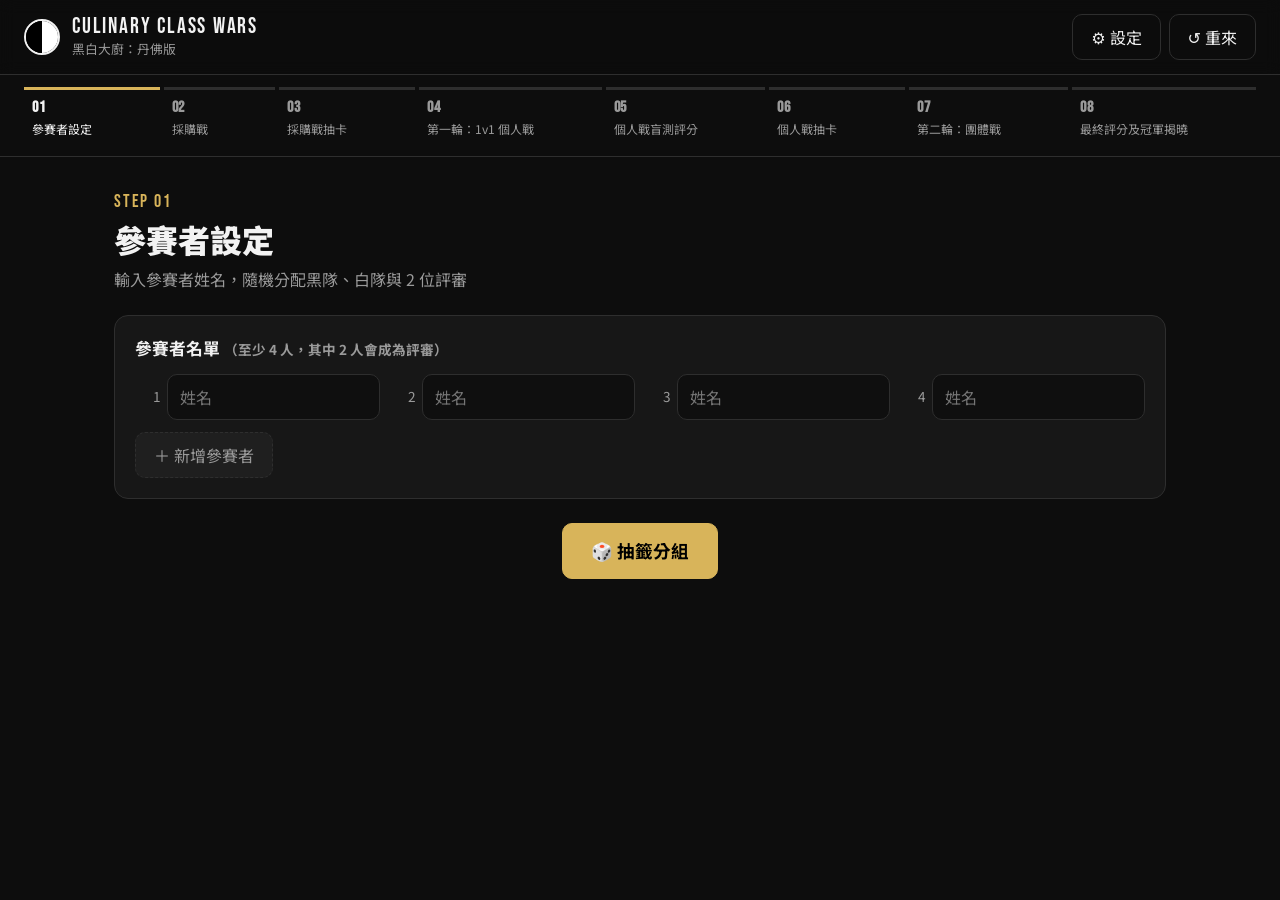
==== index.html @ 2009b9fe "update files" ====
<!doctype html>
<html lang="zh-Hant">
<head>
  <meta charset="utf-8">
  <meta name="viewport" content="width=device-width, initial-scale=1">
  <title>Culinary Class Wars: Denver Edition</title>
  <link rel="preconnect" href="https://fonts.googleapis.com">
  <link rel="preconnect" href="https://fonts.gstatic.com" crossorigin>
  <link href="https://fonts.googleapis.com/css2?family=Noto+Sans+TC:wght@400;500;700;900&family=Bebas+Neue&display=swap" rel="stylesheet">
  <link rel="stylesheet" href="style.css">
</head>
<body>
  <header class="topbar">
    <div class="brand">
      <span class="brand-mark"><i class="b"></i><i class="w"></i></span>
      <div>
        <div class="brand-en">CULINARY CLASS WARS</div>
        <div class="brand-zh">黑白大廚：丹佛版</div>
      </div>
    </div>
    <div class="top-actions">
      <button class="ghost" id="btn-settings" title="設定">⚙ 設定</button>
      <button class="ghost" id="btn-reset" title="重新開始">↺ 重來</button>
    </div>
  </header>

  <nav class="stepper" id="stepper"></nav>

  <main id="app"></main>

  <dialog id="settings">
    <form method="dialog" class="settings-form" id="settings-form"></form>
  </dialog>

  <script src="app.js"></script>
</body>
</html>
---- style.css ----
:root {
  --bg: #0d0d0d;
  --panel: #171717;
  --panel-2: #1f1f1f;
  --line: #2e2e2e;
  --text: #f2f2f2;
  --muted: #9a9a9a;
  --black-team: #0a0a0a;
  --white-team: #f5f5f5;
  --gold: #d8b45a;
  --red: #e0533d;
  --green: #4fb37a;
  --radius: 14px;
}

* { box-sizing: border-box; }
html, body { margin: 0; }
body {
  background: var(--bg);
  color: var(--text);
  font-family: "Noto Sans TC", system-ui, -apple-system, sans-serif;
  min-height: 100vh;
  line-height: 1.5;
}

button, input, textarea { font: inherit; color: inherit; }

button {
  cursor: pointer;
  border: 1px solid var(--line);
  background: var(--panel-2);
  border-radius: 10px;
  padding: 10px 18px;
  transition: background .15s, border-color .15s, transform .1s;
}
button:hover:not(:disabled) { border-color: #555; background: #2a2a2a; }
button:active:not(:disabled) { transform: scale(.98); }
button:disabled { opacity: .4; cursor: not-allowed; }
button.primary { background: var(--text); color: #000; border-color: var(--text); font-weight: 700; }
button.primary:hover:not(:disabled) { background: #fff; }
button.gold { background: var(--gold); color: #000; border-color: var(--gold); font-weight: 700; }
button.ghost { background: transparent; }
button.danger { color: var(--red); }
button.big { padding: 14px 28px; font-size: 1.1rem; }

input[type=text], input[type=number], textarea {
  background: #0f0f0f;
  border: 1px solid var(--line);
  border-radius: 10px;
  padding: 10px 12px;
  width: 100%;
  outline: none;
}
input:focus, textarea:focus { border-color: var(--gold); }

/* ---------- Top bar ---------- */
.topbar {
  display: flex; align-items: center; justify-content: space-between;
  padding: 14px 24px;
  border-bottom: 1px solid var(--line);
  position: sticky; top: 0; z-index: 10;
  background: rgba(13,13,13,.92);
  backdrop-filter: blur(8px);
}
.brand { display: flex; align-items: center; gap: 12px; }
.brand-mark { display: flex; width: 36px; height: 36px; border-radius: 50%; overflow: hidden; border: 2px solid var(--text); }
.brand-mark i { flex: 1; }
.brand-mark .b { background: #000; }
.brand-mark .w { background: #fff; }
.brand-en { font-family: "Bebas Neue", sans-serif; font-size: 1.4rem; letter-spacing: .08em; line-height: 1; }
.brand-zh { font-size: .8rem; color: var(--muted); }
.top-actions { display: flex; gap: 8px; }

/* ---------- Stepper ---------- */
.stepper {
  display: flex; gap: 4px; overflow-x: auto;
  padding: 12px 24px; border-bottom: 1px solid var(--line);
  scrollbar-width: none;
}
.stepper .s {
  flex: 1 0 auto; min-width: 92px;
  font-size: .75rem; color: var(--muted);
  padding: 6px 8px; border-top: 3px solid var(--line);
  white-space: nowrap;
}
.stepper .s b { display: block; font-family: "Bebas Neue", sans-serif; font-size: 1rem; letter-spacing: .05em; }
.stepper .s.done { border-color: #666; color: #bbb; }
.stepper .s.active { border-color: var(--gold); color: var(--text); }

/* ---------- Layout ---------- */
main { max-width: 1100px; margin: 0 auto; padding: 32px 24px 80px; }
.page-head { margin-bottom: 24px; }
.page-head .num { font-family: "Bebas Neue", sans-serif; color: var(--gold); letter-spacing: .1em; font-size: 1.1rem; }
.page-head h1 { margin: 0; font-size: 2rem; font-weight: 900; }
.page-head p { margin: 4px 0 0; color: var(--muted); }

.card {
  background: var(--panel);
  border: 1px solid var(--line);
  border-radius: var(--radius);
  padding: 20px;
  margin-bottom: 16px;
}
.card h3 { margin: 0 0 12px; font-size: 1.05rem; }
.grid-2 { display: grid; grid-template-columns: 1fr 1fr; gap: 16px; }
.grid-3 { display: grid; grid-template-columns: repeat(3, 1fr); gap: 16px; }
@media (max-width: 720px) {
  .grid-2, .grid-3 { grid-template-columns: 1fr; }
  main { padding: 20px 16px 80px; }
  .topbar, .stepper { padding-left: 16px; padding-right: 16px; }
  .page-head h1 { font-size: 1.5rem; }
}

.actions { display: flex; gap: 10px; justify-content: flex-end; flex-wrap: wrap; margin-top: 24px; }
.actions.center { justify-content: center; }
.muted { color: var(--muted); }
.small { font-size: .85rem; }
.hint { color: var(--muted); font-size: .85rem; margin-top: 8px; }
.error { color: var(--red); font-size: .9rem; margin-top: 8px; }

/* ---------- Players ---------- */
.player-list { display: grid; grid-template-columns: repeat(auto-fill, minmax(220px, 1fr)); gap: 10px; }
.player-row { display: flex; gap: 6px; align-items: center; }
.player-row .idx { width: 26px; color: var(--muted); font-size: .85rem; text-align: right; flex: none; }
.player-row button { padding: 8px 12px; flex: none; }
.add-btn { border-style: dashed; color: var(--muted); }

/* ---------- Teams ---------- */
.team {
  border-radius: var(--radius); padding: 20px; position: relative; overflow: hidden;
  border: 1px solid var(--line);
}
.team.black { background: var(--black-team); color: #fff; border-color: #333; }
.team.white { background: var(--white-team); color: #111; border-color: #fff; }
.team.judges { background: var(--panel); border-color: var(--gold); }
.team .label { font-family: "Bebas Neue", sans-serif; font-size: 1.6rem; letter-spacing: .08em; line-height: 1; }
.team .label small { font-family: "Noto Sans TC"; font-size: .9rem; margin-left: 6px; opacity: .7; }
.team ul { list-style: none; padding: 0; margin: 14px 0 0; }
.team li { padding: 8px 0; border-top: 1px solid rgba(128,128,128,.25); font-weight: 500; font-size: 1.1rem; }
.team.judges .label { color: var(--gold); }
.reveal { animation: pop .5s ease both; }
@keyframes pop { from { opacity: 0; transform: translateY(12px) scale(.96); } to { opacity: 1; transform: none; } }

.pill { display: inline-block; padding: 2px 10px; border-radius: 99px; font-size: .8rem; font-weight: 700; }
.pill.black { background: #000; color: #fff; border: 1px solid #555; }
.pill.white { background: #fff; color: #000; }
.pill.gold { background: var(--gold); color: #000; }
.pill.gray { background: #333; color: #ccc; }

/* ---------- Matchups ---------- */
.match { display: grid; grid-template-columns: 1fr auto 1fr; align-items: center; gap: 12px; padding: 12px 0; border-top: 1px solid var(--line); }
.match:first-of-type { border-top: none; }
.match .vs { font-family: "Bebas Neue", sans-serif; color: var(--gold); font-size: 1.3rem; }
.match .side { display: flex; align-items: center; gap: 8px; }
.match .side.right { justify-content: flex-end; }
.ingredient-row { display: grid; grid-template-columns: 90px 1fr; gap: 10px; align-items: center; margin-bottom: 10px; }
.ingredient-row label { color: var(--muted); font-size: .9rem; }

.spend-input { display: flex; align-items: center; gap: 8px; margin-top: 12px; }
.spend-input span { font-size: 1.4rem; font-weight: 700; }
.spend-input input { font-size: 1.4rem; font-weight: 700; }
.team.white input { background: #fff; color: #000; border-color: #ccc; }

.result-banner {
  text-align: center; padding: 28px 20px; border-radius: var(--radius);
  border: 1px solid var(--gold); background: linear-gradient(180deg, rgba(216,180,90,.12), transparent);
  margin-top: 16px;
}
.result-banner .big { font-size: 2rem; font-weight: 900; }

/* ---------- Draw cards ---------- */
.deck { display: grid; grid-template-columns: repeat(4, 1fr); gap: 16px; perspective: 1000px; margin-top: 12px; }
@media (max-width: 720px) { .deck { grid-template-columns: repeat(2, 1fr); } }
.pcard { min-height: 300px; position: relative; cursor: pointer; border: none; padding: 0; background: none; }
.pcard:hover:not(:disabled) { background: none; }
.pcard .inner { position: absolute; inset: 0; transition: transform .6s; transform-style: preserve-3d; }
.pcard.flipped .inner { transform: rotateY(180deg); }
.pcard .face {
  position: absolute; inset: 0; backface-visibility: hidden; border-radius: 14px;
  display: flex; flex-direction: column; align-items: center; justify-content: center; padding: 16px; text-align: center;
}
.pcard .back {
  background:
    repeating-linear-gradient(45deg, #1a1a1a 0 10px, #111 10px 20px);
  border: 2px solid var(--gold);
  color: var(--gold); font-family: "Bebas Neue", sans-serif; font-size: 2.4rem; letter-spacing: .1em;
}
.pcard:not(.flipped):not(:disabled):hover .back { box-shadow: 0 0 0 3px rgba(216,180,90,.35); }
.pcard .front { background: #fff; color: #111; transform: rotateY(180deg); border: 2px solid var(--gold); }
.pcard .front .ic { font-size: 2.4rem; margin-bottom: 6px; }
.pcard .front .t { font-weight: 900; font-size: 1.15rem; margin-bottom: 8px; }
.pcard .front .d { font-size: .85rem; color: #333; }
.pcard .front .n { font-size: .72rem; color: #888; margin-top: 8px; }
.held-card { display: flex; gap: 12px; align-items: flex-start; padding: 10px 0; border-top: 1px solid var(--line); }
.held-card:first-of-type { border-top: none; }
.held-card .ic { font-size: 1.6rem; width: 44px; height: 44px; flex: none; display: flex; align-items: center; justify-content: center; background: var(--panel-2); border-radius: 10px; }
.crit-hint { font-size: .78rem; color: var(--muted); margin: -4px 0 8px; padding-left: 2px; }
.timer-setup { display: flex; align-items: center; justify-content: center; gap: 10px; margin-top: 20px; font-size: 1.1rem; }
.timer-setup input { width: 110px; text-align: center; font-size: 1.6rem; font-weight: 700; }
.pcard.mine .front { box-shadow: 0 0 0 4px var(--gold), 0 10px 30px rgba(216,180,90,.35); }
.pcard.other.flipped { opacity: .35; }
.pcard:disabled { cursor: default; }

.held { display: flex; flex-wrap: wrap; gap: 8px; margin-top: 8px; }
.held .chip { background: var(--panel-2); border: 1px solid var(--gold); border-radius: 8px; padding: 4px 10px; font-size: .85rem; }

/* ---------- Timer ---------- */
.timer-wrap { text-align: center; padding: 30px 10px; }
.timer {
  font-family: "Bebas Neue", sans-serif; font-size: clamp(6rem, 22vw, 16rem); line-height: 1; letter-spacing: .04em;
  font-variant-numeric: tabular-nums;
}
.timer.warn { color: var(--gold); }
.timer.danger { color: var(--red); animation: blink 1s steps(2) infinite; }
.timer.over { color: var(--red); }
@keyframes blink { 50% { opacity: .55; } }
.progress { height: 6px; background: var(--line); border-radius: 99px; overflow: hidden; margin: 16px auto 0; max-width: 700px; }
.progress > div { height: 100%; background: var(--gold); transition: width 1s linear; }
.timer-controls { display: flex; gap: 10px; justify-content: center; flex-wrap: wrap; margin-top: 24px; }
.timer-wrap.fs { position: fixed; inset: 0; z-index: 50; background: #000; display: flex; flex-direction: column; justify-content: center; }

/* ---------- Scoring ---------- */
.tabs { display: flex; gap: 8px; margin-bottom: 16px; flex-wrap: wrap; }
.tabs button.on { background: var(--gold); color: #000; border-color: var(--gold); font-weight: 700; }
.dish { background: var(--panel-2); border: 1px solid var(--line); border-radius: 12px; padding: 16px; }
.dish h4 { margin: 0 0 4px; font-size: 1.1rem; }
.dish .sub { color: var(--muted); font-size: .85rem; margin-bottom: 10px; }
.crit { display: grid; grid-template-columns: 110px 1fr 44px; gap: 10px; align-items: center; margin: 8px 0; }
.crit label { font-size: .9rem; }
.crit label small { color: var(--muted); }
.crit output { text-align: right; font-weight: 700; font-variant-numeric: tabular-nums; }
.dish .total { text-align: right; margin-top: 8px; font-size: .9rem; color: var(--muted); }
.dish .total b { color: var(--text); font-size: 1.3rem; }
input[type=range] { width: 100%; accent-color: var(--gold); }
.locked { text-align: center; padding: 40px 20px; color: var(--muted); }
.locked .icon { font-size: 2.4rem; }

table.results { width: 100%; border-collapse: collapse; font-variant-numeric: tabular-nums; }
table.results th, table.results td { padding: 10px 8px; border-bottom: 1px solid var(--line); text-align: center; }
table.results th { color: var(--muted); font-weight: 500; font-size: .85rem; }
table.results td.win { color: var(--gold); font-weight: 900; }

.scoreline { display: flex; align-items: center; justify-content: center; gap: 24px; margin: 10px 0; }
.scoreline .n { font-family: "Bebas Neue", sans-serif; font-size: 5rem; line-height: 1; }
.scoreline .dash { font-size: 3rem; color: var(--muted); }

/* ---------- Champion ---------- */
.champion { text-align: center; padding: 50px 20px; border-radius: var(--radius); position: relative; overflow: hidden; }
.champion.black { background: radial-gradient(circle at 50% 20%, #333, #000 70%); color: #fff; border: 2px solid var(--gold); }
.champion.white { background: radial-gradient(circle at 50% 20%, #fff, #ddd 70%); color: #000; border: 2px solid var(--gold); }
.champion.tie { background: linear-gradient(90deg, #000 50%, #fff 50%); border: 2px solid var(--gold); }
.champion .trophy { font-size: 4rem; }
.champion .title { font-family: "Bebas Neue", sans-serif; font-size: clamp(3rem, 10vw, 6rem); letter-spacing: .06em; line-height: 1; }
.champion .members { margin-top: 12px; font-size: 1.2rem; font-weight: 500; }
.champion.tie .title { color: var(--gold); text-shadow: 0 2px 10px rgba(0,0,0,.6); }
.confetti { position: fixed; top: -20px; width: 10px; height: 14px; z-index: 100; pointer-events: none; animation: fall linear forwards; }
@keyframes fall { to { transform: translateY(110vh) rotate(720deg); } }

.curtain { text-align: center; padding: 60px 20px; }
.curtain .q { font-family: "Bebas Neue", sans-serif; font-size: 6rem; color: var(--gold); line-height: 1; }

/* ---------- Settings dialog ---------- */
dialog {
  background: var(--panel); color: var(--text); border: 1px solid var(--line); border-radius: var(--radius);
  max-width: 640px; width: calc(100% - 32px); padding: 0;
}
dialog::backdrop { background: rgba(0,0,0,.7); }
.settings-form { padding: 24px; max-height: 85vh; overflow-y: auto; }
.settings-form h2 { margin: 0 0 16px; }
.settings-form h3 { margin: 20px 0 8px; font-size: 1rem; color: var(--gold); }
.set-row { display: grid; grid-template-columns: 1fr 90px; gap: 8px; margin-bottom: 8px; }
.set-card { display: grid; grid-template-columns: 1fr; gap: 6px; margin-bottom: 12px; padding: 10px; border: 1px solid var(--line); border-radius: 10px; }
.set-card textarea { min-height: 54px; resize: vertical; }
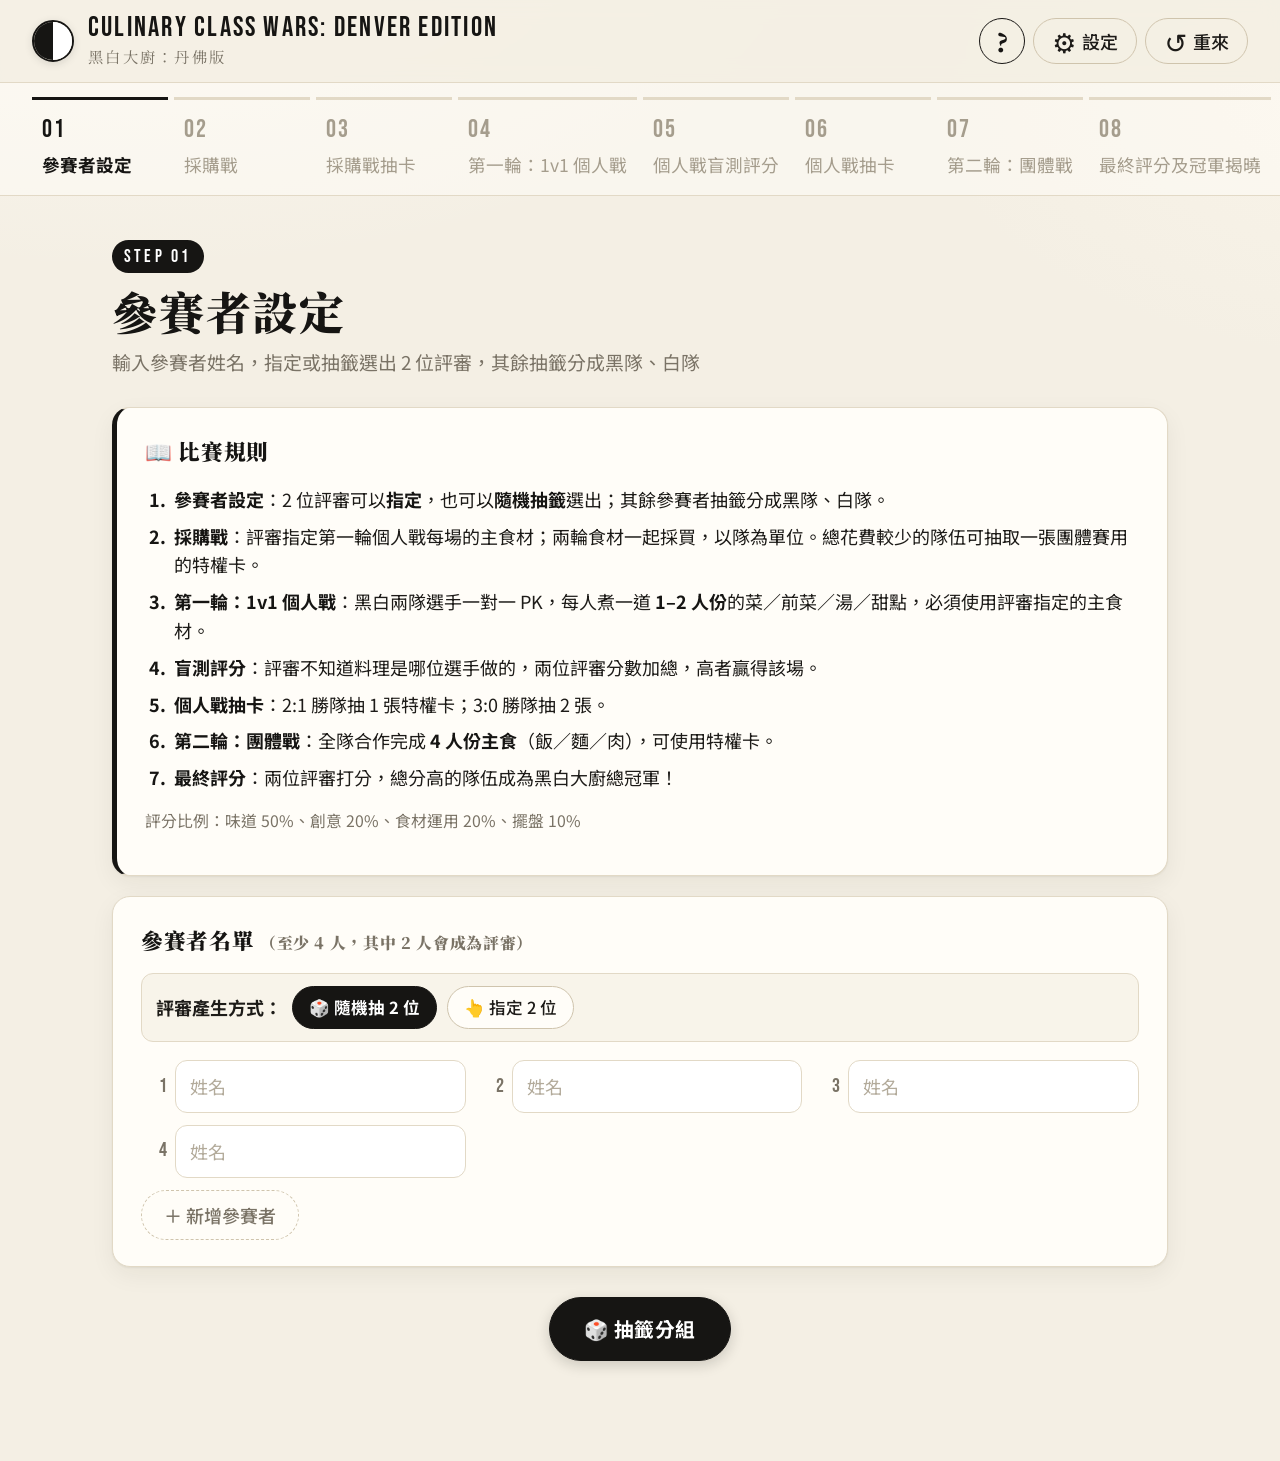
==== commit b394f822: "update theme color" ====
--- a/index.html
+++ b/index.html
@@ -6,21 +6,22 @@
   <title>Culinary Class Wars: Denver Edition</title>
   <link rel="preconnect" href="https://fonts.googleapis.com">
   <link rel="preconnect" href="https://fonts.gstatic.com" crossorigin>
-  <link href="https://fonts.googleapis.com/css2?family=Noto+Sans+TC:wght@400;500;700;900&family=Bebas+Neue&display=swap" rel="stylesheet">
-  <link rel="stylesheet" href="style.css">
+  <link href="https://fonts.googleapis.com/css2?family=Noto+Sans+TC:wght@400;500;700;900&family=Noto+Serif+TC:wght@700;900&family=Bebas+Neue&display=swap" rel="stylesheet">
+  <link rel="stylesheet" href="style.css?v=7">
 </head>
 <body>
   <header class="topbar">
     <div class="brand">
       <span class="brand-mark"><i class="b"></i><i class="w"></i></span>
       <div>
-        <div class="brand-en">CULINARY CLASS WARS</div>
+        <div class="brand-en">CULINARY CLASS WARS: DENVER EDITION</div>
         <div class="brand-zh">黑白大廚：丹佛版</div>
       </div>
     </div>
     <div class="top-actions">
-      <button class="ghost" id="btn-settings" title="設定">⚙ 設定</button>
-      <button class="ghost" id="btn-reset" title="重新開始">↺ 重來</button>
+      <button class="ghost help" id="btn-rules" title="規則說明">?</button>
+      <button class="ghost" id="btn-settings" title="設定"><span class="ico">⚙</span>設定</button>
+      <button class="ghost" id="btn-reset" title="重新開始"><span class="ico">↺</span>重來</button>
     </div>
   </header>
 
@@ -32,6 +33,13 @@
     <form method="dialog" class="settings-form" id="settings-form"></form>
   </dialog>
 
-  <script src="app.js"></script>
+  <dialog id="rules">
+    <div class="settings-form rules-dialog" id="rules-body"></div>
+  </dialog>
+
+  <script src="app.js?v=7"></script>
+  <script>
+    if ('serviceWorker' in navigator) navigator.serviceWorker.register('sw.js').catch(() => {});
+  </script>
 </body>
 </html>
--- a/style.css
+++ b/style.css
@@ -1,273 +1,405 @@
+/* =========================================================
+   Culinary Class Wars: Denver Edition — cream & ink theme
+   ========================================================= */
 :root {
-  --bg: #0d0d0d;
-  --panel: #171717;
-  --panel-2: #1f1f1f;
-  --line: #2e2e2e;
-  --text: #f2f2f2;
-  --muted: #9a9a9a;
-  --black-team: #0a0a0a;
-  --white-team: #f5f5f5;
-  --gold: #d8b45a;
-  --red: #e0533d;
-  --green: #4fb37a;
-  --radius: 14px;
+  --bg: #f4efe4;          /* cream page */
+  --bg-2: #ede6d6;        /* slightly deeper cream */
+  --panel: #fffdf8;       /* card paper */
+  --panel-2: #f8f4ea;     /* inner paper */
+  --line: #e2d9c6;
+  --line-strong: #cfc4ad;
+  --ink: #161513;         /* black */
+  --ink-2: #2b2925;
+  --text: #1d1b18;
+  --muted: #7a7366;
+  --white: #ffffff;
+  --warn: #b7791f;
+  --red: #c0392b;
+  --radius: 18px;
+  --radius-sm: 12px;
+  --shadow: 0 1px 2px rgba(40, 32, 16, .06), 0 8px 24px rgba(40, 32, 16, .06);
+  --shadow-lg: 0 2px 4px rgba(40, 32, 16, .08), 0 18px 40px rgba(40, 32, 16, .12);
+  --serif: "Noto Serif TC", "Songti TC", serif;
+  --sans: "Noto Sans TC", system-ui, -apple-system, sans-serif;
+  --display: "Bebas Neue", "Noto Sans TC", sans-serif;
 }
 
 * { box-sizing: border-box; }
+html { font-size: 112.5%; }            /* 18px base — larger text everywhere */
 html, body { margin: 0; }
 body {
-  background: var(--bg);
+  background:
+    radial-gradient(1200px 600px at 10% -10%, #fbf8f1 0%, transparent 60%),
+    radial-gradient(900px 500px at 110% 10%, #f9f4e9 0%, transparent 55%),
+    var(--bg);
+  background-attachment: fixed;
   color: var(--text);
-  font-family: "Noto Sans TC", system-ui, -apple-system, sans-serif;
+  font-family: var(--sans);
   min-height: 100vh;
-  line-height: 1.5;
+  line-height: 1.6;
+  -webkit-font-smoothing: antialiased;
 }
 
 button, input, textarea { font: inherit; color: inherit; }
 
+/* ---------- Buttons ---------- */
 button {
   cursor: pointer;
-  border: 1px solid var(--line);
-  background: var(--panel-2);
-  border-radius: 10px;
-  padding: 10px 18px;
-  transition: background .15s, border-color .15s, transform .1s;
-}
-button:hover:not(:disabled) { border-color: #555; background: #2a2a2a; }
-button:active:not(:disabled) { transform: scale(.98); }
-button:disabled { opacity: .4; cursor: not-allowed; }
-button.primary { background: var(--text); color: #000; border-color: var(--text); font-weight: 700; }
-button.primary:hover:not(:disabled) { background: #fff; }
-button.gold { background: var(--gold); color: #000; border-color: var(--gold); font-weight: 700; }
+  border: 1.5px solid var(--line-strong);
+  background: var(--panel);
+  border-radius: 999px;
+  padding: 10px 22px;
+  font-weight: 500;
+  transition: background .15s, border-color .15s, color .15s, transform .1s, box-shadow .15s;
+}
+button:hover:not(:disabled) { border-color: var(--ink); }
+button:active:not(:disabled) { transform: scale(.97); }
+button:disabled { opacity: .35; cursor: not-allowed; }
+button.primary, button.gold {
+  background: var(--ink); color: var(--white); border-color: var(--ink); font-weight: 700;
+  box-shadow: 0 4px 14px rgba(22, 21, 19, .18);
+}
+button.primary:hover:not(:disabled), button.gold:hover:not(:disabled) { background: var(--ink-2); box-shadow: 0 6px 18px rgba(22, 21, 19, .25); }
 button.ghost { background: transparent; }
-button.danger { color: var(--red); }
-button.big { padding: 14px 28px; font-size: 1.1rem; }
+button.danger { color: var(--red); border-color: transparent; }
+button.danger:hover:not(:disabled) { border-color: var(--red); }
+button.big { padding: 15px 34px; font-size: 1.1rem; letter-spacing: .02em; }
 
 input[type=text], input[type=number], textarea {
-  background: #0f0f0f;
-  border: 1px solid var(--line);
-  border-radius: 10px;
-  padding: 10px 12px;
+  background: var(--white);
+  border: 1.5px solid var(--line);
+  border-radius: var(--radius-sm);
+  padding: 11px 14px;
   width: 100%;
   outline: none;
-}
-input:focus, textarea:focus { border-color: var(--gold); }
+  transition: border-color .15s, box-shadow .15s;
+}
+input::placeholder, textarea::placeholder { color: #b3ab9b; }
+input:focus, textarea:focus { border-color: var(--ink); box-shadow: 0 0 0 4px rgba(22, 21, 19, .08); }
 
 /* ---------- Top bar ---------- */
 .topbar {
-  display: flex; align-items: center; justify-content: space-between;
-  padding: 14px 24px;
+  display: flex; align-items: center; justify-content: space-between; gap: 12px;
+  padding: 14px 32px;
   border-bottom: 1px solid var(--line);
   position: sticky; top: 0; z-index: 10;
-  background: rgba(13,13,13,.92);
-  backdrop-filter: blur(8px);
-}
-.brand { display: flex; align-items: center; gap: 12px; }
-.brand-mark { display: flex; width: 36px; height: 36px; border-radius: 50%; overflow: hidden; border: 2px solid var(--text); }
+  background: rgba(244, 239, 228, .88);
+  backdrop-filter: saturate(1.2) blur(10px);
+}
+.brand { display: flex; align-items: center; gap: 14px; }
+.brand-mark {
+  display: flex; width: 42px; height: 42px; border-radius: 50%; overflow: hidden;
+  border: 2px solid var(--ink); box-shadow: 0 2px 8px rgba(0, 0, 0, .12); flex: none;
+}
 .brand-mark i { flex: 1; }
-.brand-mark .b { background: #000; }
-.brand-mark .w { background: #fff; }
-.brand-en { font-family: "Bebas Neue", sans-serif; font-size: 1.4rem; letter-spacing: .08em; line-height: 1; }
-.brand-zh { font-size: .8rem; color: var(--muted); }
-.top-actions { display: flex; gap: 8px; }
+.brand-mark .b { background: var(--ink); }
+.brand-mark .w { background: var(--white); }
+.brand-en { font-family: var(--display); font-size: 1.55rem; letter-spacing: .08em; line-height: 1; color: var(--ink); }
+.brand-zh { font-family: var(--serif); font-size: .85rem; color: var(--muted); letter-spacing: .15em; margin-top: 2px; }
+.top-actions { display: flex; gap: 8px; align-items: center; }
+.top-actions button { white-space: nowrap; padding: 8px 18px; font-size: 1rem; display: inline-flex; align-items: center; gap: 6px; height: 46px; }
+.top-actions .ico { font-size: 1.5rem; line-height: 1; }
+button.help {
+  width: 46px; height: 46px; padding: 0; border-radius: 50%; justify-content: center;
+  font-family: var(--serif); font-weight: 900; font-size: 1.4rem;
+  border-color: var(--ink); color: var(--ink);
+}
+button.help:hover:not(:disabled) { background: var(--ink); color: var(--white); }
 
 /* ---------- Stepper ---------- */
 .stepper {
-  display: flex; gap: 4px; overflow-x: auto;
-  padding: 12px 24px; border-bottom: 1px solid var(--line);
-  scrollbar-width: none;
-}
+  display: flex; gap: 6px; overflow-x: auto;
+  padding: 14px 32px 12px; border-bottom: 1px solid var(--line);
+  scrollbar-width: none; background: rgba(255, 253, 248, .45);
+}
+.stepper::-webkit-scrollbar { display: none; }
 .stepper .s {
-  flex: 1 0 auto; min-width: 92px;
-  font-size: .75rem; color: var(--muted);
-  padding: 6px 8px; border-top: 3px solid var(--line);
-  white-space: nowrap;
-}
-.stepper .s b { display: block; font-family: "Bebas Neue", sans-serif; font-size: 1rem; letter-spacing: .05em; }
-.stepper .s.done { border-color: #666; color: #bbb; }
-.stepper .s.active { border-color: var(--gold); color: var(--text); }
+  flex: 1 0 auto; min-width: 136px;
+  font-size: .98rem; color: #a59d8d;
+  padding: 10px 10px 4px; border-top: 3px solid var(--line);
+  white-space: nowrap; transition: color .2s, border-color .2s;
+}
+.stepper .s b { display: block; font-family: var(--display); font-size: 1.4rem; letter-spacing: .08em; font-weight: 400; }
+.stepper .s.done { border-color: #9b927f; color: var(--muted); }
+.stepper .s.done:hover { color: var(--ink); }
+.stepper .s.active { border-color: var(--ink); color: var(--ink); font-weight: 700; }
 
 /* ---------- Layout ---------- */
-main { max-width: 1100px; margin: 0 auto; padding: 32px 24px 80px; }
-.page-head { margin-bottom: 24px; }
-.page-head .num { font-family: "Bebas Neue", sans-serif; color: var(--gold); letter-spacing: .1em; font-size: 1.1rem; }
-.page-head h1 { margin: 0; font-size: 2rem; font-weight: 900; }
-.page-head p { margin: 4px 0 0; color: var(--muted); }
+main { max-width: 1120px; margin: 0 auto; padding: 44px 32px 100px; }
+.page-head { margin-bottom: 30px; }
+.page-head .num {
+  display: inline-block; font-family: var(--display); letter-spacing: .18em; font-size: 1rem;
+  color: var(--white); background: var(--ink); padding: 3px 12px 1px; border-radius: 999px; margin-bottom: 10px;
+}
+.page-head h1 { margin: 0; font-family: var(--serif); font-size: 2.5rem; font-weight: 900; letter-spacing: .04em; line-height: 1.25; color: var(--ink); }
+.page-head p { margin: 8px 0 0; color: var(--muted); font-size: 1.05rem; }
 
 .card {
   background: var(--panel);
   border: 1px solid var(--line);
   border-radius: var(--radius);
-  padding: 20px;
-  margin-bottom: 16px;
-}
-.card h3 { margin: 0 0 12px; font-size: 1.05rem; }
-.grid-2 { display: grid; grid-template-columns: 1fr 1fr; gap: 16px; }
-.grid-3 { display: grid; grid-template-columns: repeat(3, 1fr); gap: 16px; }
-@media (max-width: 720px) {
-  .grid-2, .grid-3 { grid-template-columns: 1fr; }
-  main { padding: 20px 16px 80px; }
-  .topbar, .stepper { padding-left: 16px; padding-right: 16px; }
-  .page-head h1 { font-size: 1.5rem; }
-}
-
-.actions { display: flex; gap: 10px; justify-content: flex-end; flex-wrap: wrap; margin-top: 24px; }
+  padding: 26px 28px;
+  margin-bottom: 20px;
+  box-shadow: var(--shadow);
+}
+.card h3 { margin: 0 0 16px; font-family: var(--serif); font-size: 1.2rem; font-weight: 900; letter-spacing: .03em; color: var(--ink); }
+.grid-2 { display: grid; grid-template-columns: 1fr 1fr; gap: 20px; }
+.grid-3 { display: grid; grid-template-columns: repeat(3, 1fr); gap: 20px; }
+
+.actions { display: flex; gap: 12px; justify-content: flex-end; flex-wrap: wrap; margin-top: 30px; }
 .actions.center { justify-content: center; }
 .muted { color: var(--muted); }
-.small { font-size: .85rem; }
-.hint { color: var(--muted); font-size: .85rem; margin-top: 8px; }
-.error { color: var(--red); font-size: .9rem; margin-top: 8px; }
+.small { font-size: .88rem; }
+.hint { color: var(--muted); font-size: .88rem; margin-top: 10px; }
+.error { color: var(--red); font-size: .95rem; margin-top: 12px; font-weight: 500; }
+
+/* ---------- Rules cards ---------- */
+.rule-card { background: var(--panel); border-left: 5px solid var(--ink); }
+ol.rules, ul.rules { margin: 0; padding-left: 1.4em; }
+.rules li { margin: 8px 0; padding-left: 4px; }
+.rules li::marker { font-weight: 700; color: var(--ink); }
+.rules b { color: var(--ink); }
+.rules.cards { list-style: none; padding: 0; }
+.rules.cards li { display: flex; gap: 14px; padding: 12px 0; margin: 0; border-top: 1px solid var(--line); }
+.rules.cards li:first-child { border-top: none; }
+.rules.cards .ic {
+  font-size: 1.5rem; width: 48px; height: 48px; flex: none; display: flex; align-items: center; justify-content: center;
+  background: var(--panel-2); border: 1px solid var(--line); border-radius: 14px;
+}
 
 /* ---------- Players ---------- */
-.player-list { display: grid; grid-template-columns: repeat(auto-fill, minmax(220px, 1fr)); gap: 10px; }
-.player-row { display: flex; gap: 6px; align-items: center; }
-.player-row .idx { width: 26px; color: var(--muted); font-size: .85rem; text-align: right; flex: none; }
+.player-list { display: grid; grid-template-columns: repeat(auto-fill, minmax(250px, 1fr)); gap: 12px; }
+.player-row { display: flex; gap: 8px; align-items: center; }
+.player-row .idx { width: 26px; color: var(--muted); font-family: var(--display); font-size: 1.1rem; text-align: right; flex: none; }
 .player-row button { padding: 8px 12px; flex: none; }
-.add-btn { border-style: dashed; color: var(--muted); }
+.add-btn { border-style: dashed; color: var(--muted); background: transparent; }
+.add-btn:hover:not(:disabled) { color: var(--ink); }
+
+.judge-mode {
+  display: flex; align-items: center; gap: 10px; flex-wrap: wrap; margin-bottom: 18px;
+  padding: 12px 14px; background: var(--panel-2); border: 1px solid var(--line); border-radius: var(--radius-sm);
+}
+.judge-mode > span:first-child { font-weight: 700; }
+.judge-mode button { padding: 7px 16px; font-size: .92rem; }
+.judge-mode button.on { background: var(--ink); color: var(--white); border-color: var(--ink); font-weight: 700; }
+.jflag {
+  display: flex; align-items: center; gap: 5px; font-size: .82rem; color: var(--muted); flex: none; cursor: pointer;
+  padding: 6px 10px; border: 1.5px solid var(--line); border-radius: 999px; background: var(--white); user-select: none;
+}
+.jflag.on { color: var(--white); background: var(--ink); border-color: var(--ink); font-weight: 700; }
+.jflag input { margin: 0; accent-color: var(--ink); }
 
 /* ---------- Teams ---------- */
 .team {
-  border-radius: var(--radius); padding: 20px; position: relative; overflow: hidden;
-  border: 1px solid var(--line);
-}
-.team.black { background: var(--black-team); color: #fff; border-color: #333; }
-.team.white { background: var(--white-team); color: #111; border-color: #fff; }
-.team.judges { background: var(--panel); border-color: var(--gold); }
-.team .label { font-family: "Bebas Neue", sans-serif; font-size: 1.6rem; letter-spacing: .08em; line-height: 1; }
-.team .label small { font-family: "Noto Sans TC"; font-size: .9rem; margin-left: 6px; opacity: .7; }
-.team ul { list-style: none; padding: 0; margin: 14px 0 0; }
-.team li { padding: 8px 0; border-top: 1px solid rgba(128,128,128,.25); font-weight: 500; font-size: 1.1rem; }
-.team.judges .label { color: var(--gold); }
-.reveal { animation: pop .5s ease both; }
-@keyframes pop { from { opacity: 0; transform: translateY(12px) scale(.96); } to { opacity: 1; transform: none; } }
-
-.pill { display: inline-block; padding: 2px 10px; border-radius: 99px; font-size: .8rem; font-weight: 700; }
-.pill.black { background: #000; color: #fff; border: 1px solid #555; }
-.pill.white { background: #fff; color: #000; }
-.pill.gold { background: var(--gold); color: #000; }
-.pill.gray { background: #333; color: #ccc; }
+  border-radius: var(--radius); padding: 26px; position: relative; overflow: hidden;
+  border: 1.5px solid var(--line); box-shadow: var(--shadow);
+}
+.team.black { background: var(--ink); color: var(--white); border-color: var(--ink); }
+.team.black::after {
+  content: ""; position: absolute; right: -40px; top: -40px; width: 140px; height: 140px; border-radius: 50%;
+  border: 1px solid rgba(255, 255, 255, .08);
+}
+.team.white { background: var(--white); color: var(--ink); border-color: var(--ink); }
+.team.judges { background: var(--panel-2); border: 1.5px dashed var(--ink-2); box-shadow: none; }
+.team .label { font-family: var(--display); font-size: 2rem; letter-spacing: .1em; line-height: 1; }
+.team .label small { font-family: var(--serif); font-size: 1rem; font-weight: 700; margin-left: 8px; opacity: .65; letter-spacing: .1em; }
+.team ul { list-style: none; padding: 0; margin: 18px 0 0; }
+.team li { padding: 10px 0; border-top: 1px solid rgba(128, 128, 128, .22); font-weight: 500; font-size: 1.15rem; }
+.reveal { animation: pop .55s cubic-bezier(.2, .8, .2, 1) both; }
+@keyframes pop { from { opacity: 0; transform: translateY(14px) scale(.97); } to { opacity: 1; transform: none; } }
+
+.pill { display: inline-block; padding: 3px 12px; border-radius: 999px; font-size: .8rem; font-weight: 700; letter-spacing: .05em; vertical-align: middle; }
+.pill.black { background: var(--ink); color: var(--white); border: 1.5px solid var(--ink); }
+.pill.white { background: var(--white); color: var(--ink); border: 1.5px solid var(--ink); }
+.pill.gold { background: var(--ink); color: var(--white); }
+.pill.gray { background: var(--bg-2); color: var(--ink-2); }
 
 /* ---------- Matchups ---------- */
-.match { display: grid; grid-template-columns: 1fr auto 1fr; align-items: center; gap: 12px; padding: 12px 0; border-top: 1px solid var(--line); }
+.match { display: grid; grid-template-columns: 1fr auto 1fr; align-items: center; gap: 14px; padding: 14px 0; border-top: 1px solid var(--line); font-size: 1.1rem; }
 .match:first-of-type { border-top: none; }
-.match .vs { font-family: "Bebas Neue", sans-serif; color: var(--gold); font-size: 1.3rem; }
-.match .side { display: flex; align-items: center; gap: 8px; }
+.match .vs { font-family: var(--display); color: var(--muted); font-size: 1.4rem; letter-spacing: .1em; text-align: center; }
+.match .side { display: flex; align-items: center; gap: 10px; font-weight: 500; }
 .match .side.right { justify-content: flex-end; }
-.ingredient-row { display: grid; grid-template-columns: 90px 1fr; gap: 10px; align-items: center; margin-bottom: 10px; }
-.ingredient-row label { color: var(--muted); font-size: .9rem; }
-
-.spend-input { display: flex; align-items: center; gap: 8px; margin-top: 12px; }
-.spend-input span { font-size: 1.4rem; font-weight: 700; }
-.spend-input input { font-size: 1.4rem; font-weight: 700; }
-.team.white input { background: #fff; color: #000; border-color: #ccc; }
+.ingredient-row { display: grid; grid-template-columns: 100px 1fr; gap: 12px; align-items: center; margin-bottom: 12px; }
+.ingredient-row label { color: var(--ink-2); font-weight: 700; font-family: var(--serif); }
+
+.spend-input { display: flex; align-items: center; gap: 10px; margin-top: 16px; }
+.spend-input span { font-family: var(--display); font-size: 2rem; }
+.spend-input input { font-size: 1.6rem; font-weight: 700; }
+.team.black input { background: #24221f; color: var(--white); border-color: #3a3732; }
+.team.black input:focus { border-color: var(--white); box-shadow: 0 0 0 4px rgba(255, 255, 255, .12); }
+.team.white input { background: var(--panel-2); color: var(--ink); }
 
 .result-banner {
-  text-align: center; padding: 28px 20px; border-radius: var(--radius);
-  border: 1px solid var(--gold); background: linear-gradient(180deg, rgba(216,180,90,.12), transparent);
-  margin-top: 16px;
-}
-.result-banner .big { font-size: 2rem; font-weight: 900; }
+  text-align: center; padding: 32px 24px; border-radius: var(--radius);
+  background: var(--panel); border: 1.5px solid var(--ink);
+  margin-top: 20px; box-shadow: var(--shadow);
+}
+.result-banner .big { font-family: var(--serif); font-size: 2.2rem; font-weight: 900; color: var(--ink); letter-spacing: .04em; }
 
 /* ---------- Draw cards ---------- */
-.deck { display: grid; grid-template-columns: repeat(4, 1fr); gap: 16px; perspective: 1000px; margin-top: 12px; }
-@media (max-width: 720px) { .deck { grid-template-columns: repeat(2, 1fr); } }
-.pcard { min-height: 300px; position: relative; cursor: pointer; border: none; padding: 0; background: none; }
+.deck { display: grid; grid-template-columns: repeat(4, 1fr); gap: 20px; perspective: 1200px; margin-top: 20px; }
+.pcard { min-height: 330px; position: relative; cursor: pointer; border: none; padding: 0; background: none; border-radius: 18px; box-shadow: none; }
 .pcard:hover:not(:disabled) { background: none; }
-.pcard .inner { position: absolute; inset: 0; transition: transform .6s; transform-style: preserve-3d; }
+.pcard .inner { position: absolute; inset: 0; transition: transform .7s cubic-bezier(.3, .7, .2, 1); transform-style: preserve-3d; }
 .pcard.flipped .inner { transform: rotateY(180deg); }
+.pcard:not(.flipped):not(:disabled):hover .inner { transform: translateY(-6px); }
 .pcard .face {
-  position: absolute; inset: 0; backface-visibility: hidden; border-radius: 14px;
-  display: flex; flex-direction: column; align-items: center; justify-content: center; padding: 16px; text-align: center;
+  position: absolute; inset: 0; backface-visibility: hidden; border-radius: 18px;
+  display: flex; flex-direction: column; align-items: center; justify-content: center; padding: 20px; text-align: center;
 }
 .pcard .back {
   background:
-    repeating-linear-gradient(45deg, #1a1a1a 0 10px, #111 10px 20px);
-  border: 2px solid var(--gold);
-  color: var(--gold); font-family: "Bebas Neue", sans-serif; font-size: 2.4rem; letter-spacing: .1em;
-}
-.pcard:not(.flipped):not(:disabled):hover .back { box-shadow: 0 0 0 3px rgba(216,180,90,.35); }
-.pcard .front { background: #fff; color: #111; transform: rotateY(180deg); border: 2px solid var(--gold); }
-.pcard .front .ic { font-size: 2.4rem; margin-bottom: 6px; }
-.pcard .front .t { font-weight: 900; font-size: 1.15rem; margin-bottom: 8px; }
-.pcard .front .d { font-size: .85rem; color: #333; }
-.pcard .front .n { font-size: .72rem; color: #888; margin-top: 8px; }
-.held-card { display: flex; gap: 12px; align-items: flex-start; padding: 10px 0; border-top: 1px solid var(--line); }
+    radial-gradient(circle at 50% 50%, transparent 0 46px, rgba(255, 255, 255, .9) 46px 48px, transparent 48px),
+    repeating-linear-gradient(45deg, #1d1c1a 0 12px, #141311 12px 24px);
+  border: 6px solid var(--white); outline: 1.5px solid var(--ink);
+  color: var(--white); font-family: var(--serif); font-weight: 900; font-size: 2.6rem;
+  box-shadow: var(--shadow-lg);
+}
+.pcard .front {
+  background: var(--white); color: var(--ink); transform: rotateY(180deg);
+  border: 1.5px solid var(--ink); box-shadow: var(--shadow-lg);
+}
+.pcard .front .ic { font-size: 2.8rem; margin-bottom: 10px; }
+.pcard .front .t { font-family: var(--serif); font-weight: 900; font-size: 1.3rem; margin-bottom: 10px; letter-spacing: .04em; }
+.pcard .front .d { font-size: .92rem; color: var(--ink-2); line-height: 1.55; }
+.pcard .front .n { font-size: .78rem; color: var(--muted); margin-top: 10px; padding-top: 10px; border-top: 1px dashed var(--line-strong); }
+.pcard.mine .front { box-shadow: 0 0 0 4px var(--ink), var(--shadow-lg); }
+.pcard.other.flipped { opacity: .4; filter: grayscale(1); }
+.pcard:disabled { cursor: default; }
+
+.held-card { display: flex; gap: 14px; align-items: flex-start; padding: 12px 0; border-top: 1px solid var(--line); }
 .held-card:first-of-type { border-top: none; }
-.held-card .ic { font-size: 1.6rem; width: 44px; height: 44px; flex: none; display: flex; align-items: center; justify-content: center; background: var(--panel-2); border-radius: 10px; }
-.crit-hint { font-size: .78rem; color: var(--muted); margin: -4px 0 8px; padding-left: 2px; }
-.timer-setup { display: flex; align-items: center; justify-content: center; gap: 10px; margin-top: 20px; font-size: 1.1rem; }
-.timer-setup input { width: 110px; text-align: center; font-size: 1.6rem; font-weight: 700; }
-.pcard.mine .front { box-shadow: 0 0 0 4px var(--gold), 0 10px 30px rgba(216,180,90,.35); }
-.pcard.other.flipped { opacity: .35; }
-.pcard:disabled { cursor: default; }
-
-.held { display: flex; flex-wrap: wrap; gap: 8px; margin-top: 8px; }
-.held .chip { background: var(--panel-2); border: 1px solid var(--gold); border-radius: 8px; padding: 4px 10px; font-size: .85rem; }
+.held-card .ic {
+  font-size: 1.5rem; width: 48px; height: 48px; flex: none; display: flex; align-items: center; justify-content: center;
+  background: var(--panel-2); border: 1px solid var(--line); border-radius: 14px;
+}
+.held-card b { font-family: var(--serif); font-size: 1.05rem; }
 
 /* ---------- Timer ---------- */
-.timer-wrap { text-align: center; padding: 30px 10px; }
+.timer-wrap { text-align: center; padding: 40px 20px; }
 .timer {
-  font-family: "Bebas Neue", sans-serif; font-size: clamp(6rem, 22vw, 16rem); line-height: 1; letter-spacing: .04em;
-  font-variant-numeric: tabular-nums;
-}
-.timer.warn { color: var(--gold); }
+  font-family: var(--display); font-size: clamp(6.5rem, 22vw, 17rem); line-height: .95; letter-spacing: .04em;
+  font-variant-numeric: tabular-nums; color: var(--ink);
+}
+.timer.warn { color: var(--warn); }
 .timer.danger { color: var(--red); animation: blink 1s steps(2) infinite; }
 .timer.over { color: var(--red); }
 @keyframes blink { 50% { opacity: .55; } }
-.progress { height: 6px; background: var(--line); border-radius: 99px; overflow: hidden; margin: 16px auto 0; max-width: 700px; }
-.progress > div { height: 100%; background: var(--gold); transition: width 1s linear; }
-.timer-controls { display: flex; gap: 10px; justify-content: center; flex-wrap: wrap; margin-top: 24px; }
-.timer-wrap.fs { position: fixed; inset: 0; z-index: 50; background: #000; display: flex; flex-direction: column; justify-content: center; }
+.progress { height: 8px; background: var(--bg-2); border-radius: 99px; overflow: hidden; margin: 20px auto 0; max-width: 720px; }
+.progress > div { height: 100%; background: var(--ink); border-radius: 99px; transition: width 1s linear; }
+#timer-msg { font-size: 1.05rem; }
+.timer-controls { display: flex; gap: 10px; justify-content: center; flex-wrap: wrap; margin-top: 28px; }
+.timer-setup { display: flex; align-items: center; justify-content: center; gap: 12px; margin-top: 24px; font-size: 1.15rem; font-weight: 500; }
+.timer-setup input { width: 120px; text-align: center; font-family: var(--display); font-size: 2.2rem; padding: 6px 10px; }
+.timer-wrap.fs {
+  position: fixed; inset: 0; z-index: 50; margin: 0; border-radius: 0; border: none;
+  background: var(--bg); display: flex; flex-direction: column; justify-content: center; overflow-y: auto; padding: 40px;
+}
+
+/* ---------- Card use (team battle) ---------- */
+.card-use { text-align: left; margin-top: 34px; padding-top: 26px; border-top: 1px solid var(--line); }
+.use-grid { display: grid; grid-template-columns: 1fr 1fr; gap: 16px; }
+.use-col { background: var(--panel-2); border: 1px solid var(--line); border-radius: var(--radius-sm); padding: 16px; }
+.use-head { margin-bottom: 10px; font-weight: 700; }
+.use-row { display: flex; justify-content: space-between; align-items: center; gap: 10px; padding: 10px 0; border-top: 1px solid var(--line); font-size: 1.02rem; }
+.use-row button { padding: 7px 18px; }
+.use-row.used span { opacity: .45; text-decoration: line-through; }
+.effects { display: grid; gap: 12px; margin-bottom: 18px; }
+.effect {
+  display: flex; align-items: center; gap: 16px; padding: 18px 20px; border-radius: var(--radius);
+  border: 1.5px solid var(--ink); animation: pop .4s ease both; box-shadow: var(--shadow-lg);
+}
+.effect.black { background: var(--ink); color: var(--white); }
+.effect.white { background: var(--white); color: var(--ink); }
+.effect .ic { font-size: 2.2rem; }
+.effect .body { flex: 1; font-size: 1.02rem; }
+.effect .op { opacity: .6; }
+.effect .fx-cd { font-family: var(--display); font-size: 3rem; font-variant-numeric: tabular-nums; min-width: 120px; text-align: center; }
+.effect .fx-cd.done { color: var(--red); font-family: var(--sans); font-size: 1.2rem; font-weight: 900; }
+.effect.black button.ghost { color: var(--white); border-color: rgba(255, 255, 255, .35); }
 
 /* ---------- Scoring ---------- */
-.tabs { display: flex; gap: 8px; margin-bottom: 16px; flex-wrap: wrap; }
-.tabs button.on { background: var(--gold); color: #000; border-color: var(--gold); font-weight: 700; }
-.dish { background: var(--panel-2); border: 1px solid var(--line); border-radius: 12px; padding: 16px; }
-.dish h4 { margin: 0 0 4px; font-size: 1.1rem; }
-.dish .sub { color: var(--muted); font-size: .85rem; margin-bottom: 10px; }
-.crit { display: grid; grid-template-columns: 110px 1fr 44px; gap: 10px; align-items: center; margin: 8px 0; }
-.crit label { font-size: .9rem; }
-.crit label small { color: var(--muted); }
-.crit output { text-align: right; font-weight: 700; font-variant-numeric: tabular-nums; }
-.dish .total { text-align: right; margin-top: 8px; font-size: .9rem; color: var(--muted); }
-.dish .total b { color: var(--text); font-size: 1.3rem; }
-input[type=range] { width: 100%; accent-color: var(--gold); }
-.locked { text-align: center; padding: 40px 20px; color: var(--muted); }
-.locked .icon { font-size: 2.4rem; }
+.tabs { display: flex; gap: 10px; margin-bottom: 20px; flex-wrap: wrap; }
+.tabs button { padding: 10px 20px; }
+.tabs button.on { background: var(--ink); color: var(--white); border-color: var(--ink); font-weight: 700; }
+.dish { background: var(--panel-2); border: 1px solid var(--line); border-radius: var(--radius); padding: 22px; }
+.dish h4 { margin: 0 0 4px; font-family: var(--serif); font-size: 1.25rem; font-weight: 900; color: var(--ink); }
+.dish .sub { color: var(--muted); font-size: .88rem; margin-bottom: 14px; }
+.crit { display: grid; grid-template-columns: 128px 1fr 48px; gap: 12px; align-items: center; margin: 12px 0; }
+.crit label { font-weight: 500; }
+.crit label small { color: var(--muted); font-weight: 400; }
+.crit output { text-align: right; font-family: var(--display); font-size: 1.5rem; font-variant-numeric: tabular-nums; }
+.crit-hint { font-size: .82rem; color: var(--muted); margin: -6px 0 10px; padding: 8px 12px; background: var(--white); border-radius: 10px; border: 1px dashed var(--line-strong); }
+.dish .total { text-align: right; margin-top: 14px; padding-top: 12px; border-top: 1px solid var(--line); color: var(--muted); }
+.dish .total b { color: var(--ink); font-family: var(--display); font-size: 2rem; font-weight: 400; margin: 0 4px; }
+input[type=range] { width: 100%; accent-color: var(--ink); height: 22px; cursor: pointer; }
+.locked { text-align: center; padding: 50px 20px; color: var(--muted); }
+.locked .icon { font-size: 2.6rem; }
+.locked p { font-size: 1.1rem; }
 
 table.results { width: 100%; border-collapse: collapse; font-variant-numeric: tabular-nums; }
-table.results th, table.results td { padding: 10px 8px; border-bottom: 1px solid var(--line); text-align: center; }
-table.results th { color: var(--muted); font-weight: 500; font-size: .85rem; }
-table.results td.win { color: var(--gold); font-weight: 900; }
-
-.scoreline { display: flex; align-items: center; justify-content: center; gap: 24px; margin: 10px 0; }
-.scoreline .n { font-family: "Bebas Neue", sans-serif; font-size: 5rem; line-height: 1; }
-.scoreline .dash { font-size: 3rem; color: var(--muted); }
+table.results th, table.results td { padding: 12px 10px; border-bottom: 1px solid var(--line); text-align: center; }
+table.results th { color: var(--muted); font-weight: 500; font-size: .85rem; letter-spacing: .03em; }
+table.results td.win { font-weight: 900; color: var(--ink); background: var(--bg-2); }
+
+.scoreline { display: flex; align-items: center; justify-content: center; gap: 26px; margin: 14px 0 20px; }
+.scoreline .n { font-family: var(--display); font-size: 5.5rem; line-height: 1; color: var(--ink); }
+.scoreline .dash { font-size: 3rem; color: var(--line-strong); }
 
 /* ---------- Champion ---------- */
-.champion { text-align: center; padding: 50px 20px; border-radius: var(--radius); position: relative; overflow: hidden; }
-.champion.black { background: radial-gradient(circle at 50% 20%, #333, #000 70%); color: #fff; border: 2px solid var(--gold); }
-.champion.white { background: radial-gradient(circle at 50% 20%, #fff, #ddd 70%); color: #000; border: 2px solid var(--gold); }
-.champion.tie { background: linear-gradient(90deg, #000 50%, #fff 50%); border: 2px solid var(--gold); }
-.champion .trophy { font-size: 4rem; }
-.champion .title { font-family: "Bebas Neue", sans-serif; font-size: clamp(3rem, 10vw, 6rem); letter-spacing: .06em; line-height: 1; }
-.champion .members { margin-top: 12px; font-size: 1.2rem; font-weight: 500; }
-.champion.tie .title { color: var(--gold); text-shadow: 0 2px 10px rgba(0,0,0,.6); }
+.champion { text-align: center; padding: 64px 24px; border-radius: var(--radius); position: relative; overflow: hidden; box-shadow: var(--shadow-lg); }
+.champion.black { background: radial-gradient(circle at 50% 15%, #3a3732, var(--ink) 70%); color: var(--white); }
+.champion.white { background: radial-gradient(circle at 50% 15%, #fff, #f3eee2 75%); color: var(--ink); border: 2px solid var(--ink); }
+.champion.tie { background: linear-gradient(90deg, var(--ink) 50%, var(--white) 50%); border: 2px solid var(--ink); }
+.champion .trophy { font-size: 4.4rem; }
+.champion .title { font-family: var(--display); font-size: clamp(3.4rem, 11vw, 7rem); letter-spacing: .08em; line-height: 1; margin-top: 6px; }
+.champion .members { margin-top: 14px; font-family: var(--serif); font-size: 1.35rem; font-weight: 700; letter-spacing: .08em; }
+.champion.tie .title { color: var(--white); mix-blend-mode: difference; }
 .confetti { position: fixed; top: -20px; width: 10px; height: 14px; z-index: 100; pointer-events: none; animation: fall linear forwards; }
 @keyframes fall { to { transform: translateY(110vh) rotate(720deg); } }
 
-.curtain { text-align: center; padding: 60px 20px; }
-.curtain .q { font-family: "Bebas Neue", sans-serif; font-size: 6rem; color: var(--gold); line-height: 1; }
-
-/* ---------- Settings dialog ---------- */
+.curtain { text-align: center; padding: 70px 20px; }
+.curtain .q { font-family: var(--serif); font-weight: 900; font-size: 6rem; color: var(--ink); line-height: 1; }
+.curtain p { font-size: 1.1rem; color: var(--muted); }
+
+/* ---------- Dialogs ---------- */
 dialog {
-  background: var(--panel); color: var(--text); border: 1px solid var(--line); border-radius: var(--radius);
-  max-width: 640px; width: calc(100% - 32px); padding: 0;
-}
-dialog::backdrop { background: rgba(0,0,0,.7); }
-.settings-form { padding: 24px; max-height: 85vh; overflow-y: auto; }
-.settings-form h2 { margin: 0 0 16px; }
-.settings-form h3 { margin: 20px 0 8px; font-size: 1rem; color: var(--gold); }
-.set-row { display: grid; grid-template-columns: 1fr 90px; gap: 8px; margin-bottom: 8px; }
-.set-card { display: grid; grid-template-columns: 1fr; gap: 6px; margin-bottom: 12px; padding: 10px; border: 1px solid var(--line); border-radius: 10px; }
-.set-card textarea { min-height: 54px; resize: vertical; }
+  background: var(--panel); color: var(--text); border: 1px solid var(--line); border-radius: 22px;
+  max-width: 680px; width: calc(100% - 32px); padding: 0; box-shadow: 0 30px 80px rgba(30, 24, 12, .25);
+}
+dialog::backdrop { background: rgba(30, 26, 20, .45); backdrop-filter: blur(3px); }
+.settings-form { padding: 30px; max-height: 85vh; overflow-y: auto; }
+.settings-form h2 { margin: 0 0 18px; font-family: var(--serif); font-weight: 900; font-size: 1.6rem; color: var(--ink); }
+.settings-form h3 { margin: 26px 0 10px; font-family: var(--serif); font-size: 1.1rem; color: var(--ink); }
+.settings-form label { display: block; }
+.set-row { display: grid; grid-template-columns: 1fr 96px; gap: 8px; margin-bottom: 8px; }
+.set-card { display: grid; grid-template-columns: 1fr; gap: 8px; margin-bottom: 12px; padding: 14px; background: var(--panel-2); border: 1px solid var(--line); border-radius: var(--radius-sm); }
+.set-card textarea { min-height: 60px; resize: vertical; }
+.rules-dialog .num { font-family: var(--display); color: var(--muted); letter-spacing: .15em; }
+.rules-dialog h2 { margin: 2px 0 16px; }
+
+/* ---------- Responsive ---------- */
+@media (max-width: 860px) {
+  .deck { grid-template-columns: repeat(2, 1fr); }
+}
+@media (max-width: 720px) {
+  html { font-size: 106.25%; }   /* 17px */
+  .grid-2, .grid-3, .use-grid { grid-template-columns: 1fr; }
+  main { padding: 28px 16px 90px; }
+  .topbar, .stepper { padding-left: 16px; padding-right: 16px; }
+  .page-head h1 { font-size: 1.85rem; }
+  .card { padding: 20px 18px; }
+  .crit { grid-template-columns: 96px 1fr 40px; }
+  .effect { flex-wrap: wrap; }
+}
+@media (max-width: 520px) {
+  .brand-en { font-size: 1rem; letter-spacing: .04em; }
+  .brand-zh { font-size: .75rem; }
+  .brand-mark { width: 34px; height: 34px; }
+  .top-actions { gap: 4px; }
+  .top-actions button:not(.help) { padding: 6px 11px; font-size: .85rem; height: 40px; }
+  .top-actions .ico { font-size: 1.3rem; }
+  button.help { width: 40px; height: 40px; font-size: 1.2rem; }
+  .pcard { min-height: 280px; }
+}
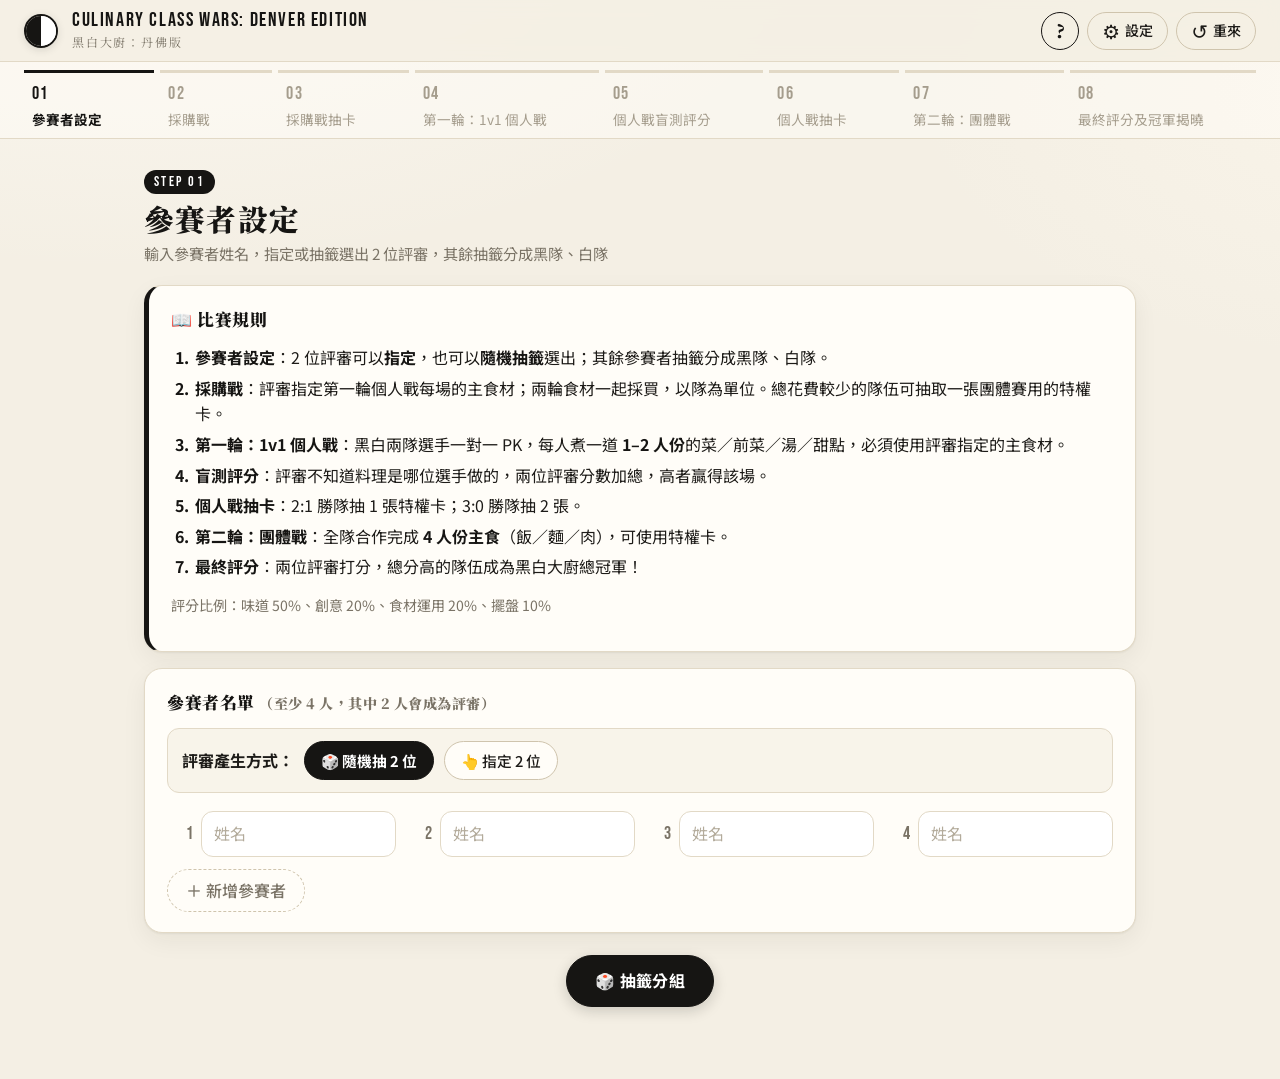
==== commit 36f631b5: "adjust font size" ====
--- a/index.html
+++ b/index.html
@@ -7,7 +7,7 @@
   <link rel="preconnect" href="https://fonts.googleapis.com">
   <link rel="preconnect" href="https://fonts.gstatic.com" crossorigin>
   <link href="https://fonts.googleapis.com/css2?family=Noto+Sans+TC:wght@400;500;700;900&family=Noto+Serif+TC:wght@700;900&family=Bebas+Neue&display=swap" rel="stylesheet">
-  <link rel="stylesheet" href="style.css?v=7">
+  <link rel="stylesheet" href="style.css?v=8">
 </head>
 <body>
   <header class="topbar">
@@ -37,7 +37,7 @@
     <div class="settings-form rules-dialog" id="rules-body"></div>
   </dialog>
 
-  <script src="app.js?v=7"></script>
+  <script src="app.js?v=8"></script>
   <script>
     if ('serviceWorker' in navigator) navigator.serviceWorker.register('sw.js').catch(() => {});
   </script>
--- a/style.css
+++ b/style.css
@@ -25,7 +25,7 @@
 }
 
 * { box-sizing: border-box; }
-html { font-size: 112.5%; }            /* 18px base — larger text everywhere */
+html { font-size: 100%; }              /* 16px base on desktop */
 html, body { margin: 0; }
 body {
   background:
@@ -48,7 +48,7 @@
   border: 1.5px solid var(--line-strong);
   background: var(--panel);
   border-radius: 999px;
-  padding: 10px 22px;
+  padding: 8px 18px;
   font-weight: 500;
   transition: background .15s, border-color .15s, color .15s, transform .1s, box-shadow .15s;
 }
@@ -63,13 +63,13 @@
 button.ghost { background: transparent; }
 button.danger { color: var(--red); border-color: transparent; }
 button.danger:hover:not(:disabled) { border-color: var(--red); }
-button.big { padding: 15px 34px; font-size: 1.1rem; letter-spacing: .02em; }
+button.big { padding: 12px 28px; font-size: 1rem; letter-spacing: .02em; }
 
 input[type=text], input[type=number], textarea {
   background: var(--white);
   border: 1.5px solid var(--line);
   border-radius: var(--radius-sm);
-  padding: 11px 14px;
+  padding: 9px 12px;
   width: 100%;
   outline: none;
   transition: border-color .15s, box-shadow .15s;
@@ -80,7 +80,7 @@
 /* ---------- Top bar ---------- */
 .topbar {
   display: flex; align-items: center; justify-content: space-between; gap: 12px;
-  padding: 14px 32px;
+  padding: 10px 24px;
   border-bottom: 1px solid var(--line);
   position: sticky; top: 0; z-index: 10;
   background: rgba(244, 239, 228, .88);
@@ -88,20 +88,20 @@
 }
 .brand { display: flex; align-items: center; gap: 14px; }
 .brand-mark {
-  display: flex; width: 42px; height: 42px; border-radius: 50%; overflow: hidden;
+  display: flex; width: 34px; height: 34px; border-radius: 50%; overflow: hidden;
   border: 2px solid var(--ink); box-shadow: 0 2px 8px rgba(0, 0, 0, .12); flex: none;
 }
 .brand-mark i { flex: 1; }
 .brand-mark .b { background: var(--ink); }
 .brand-mark .w { background: var(--white); }
-.brand-en { font-family: var(--display); font-size: 1.55rem; letter-spacing: .08em; line-height: 1; color: var(--ink); }
-.brand-zh { font-family: var(--serif); font-size: .85rem; color: var(--muted); letter-spacing: .15em; margin-top: 2px; }
+.brand-en { font-family: var(--display); font-size: 1.25rem; letter-spacing: .08em; line-height: 1; color: var(--ink); }
+.brand-zh { font-family: var(--serif); font-size: .75rem; color: var(--muted); letter-spacing: .15em; margin-top: 2px; }
 .top-actions { display: flex; gap: 8px; align-items: center; }
-.top-actions button { white-space: nowrap; padding: 8px 18px; font-size: 1rem; display: inline-flex; align-items: center; gap: 6px; height: 46px; }
-.top-actions .ico { font-size: 1.5rem; line-height: 1; }
+.top-actions button { white-space: nowrap; padding: 6px 14px; font-size: .88rem; display: inline-flex; align-items: center; gap: 5px; height: 38px; }
+.top-actions .ico { font-size: 1.25rem; line-height: 1; }
 button.help {
-  width: 46px; height: 46px; padding: 0; border-radius: 50%; justify-content: center;
-  font-family: var(--serif); font-weight: 900; font-size: 1.4rem;
+  width: 38px; height: 38px; padding: 0; border-radius: 50%; justify-content: center;
+  font-family: var(--serif); font-weight: 900; font-size: 1.15rem;
   border-color: var(--ink); color: var(--ink);
 }
 button.help:hover:not(:disabled) { background: var(--ink); color: var(--white); }
@@ -109,44 +109,44 @@
 /* ---------- Stepper ---------- */
 .stepper {
   display: flex; gap: 6px; overflow-x: auto;
-  padding: 14px 32px 12px; border-bottom: 1px solid var(--line);
+  padding: 8px 24px 6px; border-bottom: 1px solid var(--line);
   scrollbar-width: none; background: rgba(255, 253, 248, .45);
 }
 .stepper::-webkit-scrollbar { display: none; }
 .stepper .s {
-  flex: 1 0 auto; min-width: 136px;
-  font-size: .98rem; color: #a59d8d;
-  padding: 10px 10px 4px; border-top: 3px solid var(--line);
+  flex: 1 0 auto; min-width: 112px;
+  font-size: .85rem; color: #a59d8d;
+  padding: 6px 8px 2px; border-top: 3px solid var(--line);
   white-space: nowrap; transition: color .2s, border-color .2s;
 }
-.stepper .s b { display: block; font-family: var(--display); font-size: 1.4rem; letter-spacing: .08em; font-weight: 400; }
+.stepper .s b { display: block; font-family: var(--display); font-size: 1.15rem; letter-spacing: .08em; font-weight: 400; }
 .stepper .s.done { border-color: #9b927f; color: var(--muted); }
 .stepper .s.done:hover { color: var(--ink); }
 .stepper .s.active { border-color: var(--ink); color: var(--ink); font-weight: 700; }
 
 /* ---------- Layout ---------- */
-main { max-width: 1120px; margin: 0 auto; padding: 44px 32px 100px; }
-.page-head { margin-bottom: 30px; }
+main { max-width: 1040px; margin: 0 auto; padding: 28px 24px 72px; }
+.page-head { margin-bottom: 20px; }
 .page-head .num {
-  display: inline-block; font-family: var(--display); letter-spacing: .18em; font-size: 1rem;
-  color: var(--white); background: var(--ink); padding: 3px 12px 1px; border-radius: 999px; margin-bottom: 10px;
-}
-.page-head h1 { margin: 0; font-family: var(--serif); font-size: 2.5rem; font-weight: 900; letter-spacing: .04em; line-height: 1.25; color: var(--ink); }
-.page-head p { margin: 8px 0 0; color: var(--muted); font-size: 1.05rem; }
+  display: inline-block; font-family: var(--display); letter-spacing: .18em; font-size: .85rem;
+  color: var(--white); background: var(--ink); padding: 2px 10px 0; border-radius: 999px; margin-bottom: 6px;
+}
+.page-head h1 { margin: 0; font-family: var(--serif); font-size: 1.85rem; font-weight: 900; letter-spacing: .04em; line-height: 1.25; color: var(--ink); }
+.page-head p { margin: 4px 0 0; color: var(--muted); font-size: .95rem; }
 
 .card {
   background: var(--panel);
   border: 1px solid var(--line);
   border-radius: var(--radius);
-  padding: 26px 28px;
-  margin-bottom: 20px;
+  padding: 20px 22px;
+  margin-bottom: 16px;
   box-shadow: var(--shadow);
 }
-.card h3 { margin: 0 0 16px; font-family: var(--serif); font-size: 1.2rem; font-weight: 900; letter-spacing: .03em; color: var(--ink); }
-.grid-2 { display: grid; grid-template-columns: 1fr 1fr; gap: 20px; }
-.grid-3 { display: grid; grid-template-columns: repeat(3, 1fr); gap: 20px; }
-
-.actions { display: flex; gap: 12px; justify-content: flex-end; flex-wrap: wrap; margin-top: 30px; }
+.card h3 { margin: 0 0 12px; font-family: var(--serif); font-size: 1.05rem; font-weight: 900; letter-spacing: .03em; color: var(--ink); }
+.grid-2 { display: grid; grid-template-columns: 1fr 1fr; gap: 16px; }
+.grid-3 { display: grid; grid-template-columns: repeat(3, 1fr); gap: 16px; }
+
+.actions { display: flex; gap: 10px; justify-content: flex-end; flex-wrap: wrap; margin-top: 22px; }
 .actions.center { justify-content: center; }
 .muted { color: var(--muted); }
 .small { font-size: .88rem; }
@@ -156,7 +156,7 @@
 /* ---------- Rules cards ---------- */
 .rule-card { background: var(--panel); border-left: 5px solid var(--ink); }
 ol.rules, ul.rules { margin: 0; padding-left: 1.4em; }
-.rules li { margin: 8px 0; padding-left: 4px; }
+.rules li { margin: 5px 0; padding-left: 2px; }
 .rules li::marker { font-weight: 700; color: var(--ink); }
 .rules b { color: var(--ink); }
 .rules.cards { list-style: none; padding: 0; }
@@ -168,7 +168,7 @@
 }
 
 /* ---------- Players ---------- */
-.player-list { display: grid; grid-template-columns: repeat(auto-fill, minmax(250px, 1fr)); gap: 12px; }
+.player-list { display: grid; grid-template-columns: repeat(auto-fill, minmax(220px, 1fr)); gap: 10px; }
 .player-row { display: flex; gap: 8px; align-items: center; }
 .player-row .idx { width: 26px; color: var(--muted); font-family: var(--display); font-size: 1.1rem; text-align: right; flex: none; }
 .player-row button { padding: 8px 12px; flex: none; }
@@ -191,7 +191,7 @@
 
 /* ---------- Teams ---------- */
 .team {
-  border-radius: var(--radius); padding: 26px; position: relative; overflow: hidden;
+  border-radius: var(--radius); padding: 20px; position: relative; overflow: hidden;
   border: 1.5px solid var(--line); box-shadow: var(--shadow);
 }
 .team.black { background: var(--ink); color: var(--white); border-color: var(--ink); }
@@ -201,10 +201,10 @@
 }
 .team.white { background: var(--white); color: var(--ink); border-color: var(--ink); }
 .team.judges { background: var(--panel-2); border: 1.5px dashed var(--ink-2); box-shadow: none; }
-.team .label { font-family: var(--display); font-size: 2rem; letter-spacing: .1em; line-height: 1; }
+.team .label { font-family: var(--display); font-size: 1.6rem; letter-spacing: .1em; line-height: 1; }
 .team .label small { font-family: var(--serif); font-size: 1rem; font-weight: 700; margin-left: 8px; opacity: .65; letter-spacing: .1em; }
-.team ul { list-style: none; padding: 0; margin: 18px 0 0; }
-.team li { padding: 10px 0; border-top: 1px solid rgba(128, 128, 128, .22); font-weight: 500; font-size: 1.15rem; }
+.team ul { list-style: none; padding: 0; margin: 12px 0 0; }
+.team li { padding: 7px 0; border-top: 1px solid rgba(128, 128, 128, .22); font-weight: 500; font-size: 1rem; }
 .reveal { animation: pop .55s cubic-bezier(.2, .8, .2, 1) both; }
 @keyframes pop { from { opacity: 0; transform: translateY(14px) scale(.97); } to { opacity: 1; transform: none; } }
 
@@ -215,7 +215,7 @@
 .pill.gray { background: var(--bg-2); color: var(--ink-2); }
 
 /* ---------- Matchups ---------- */
-.match { display: grid; grid-template-columns: 1fr auto 1fr; align-items: center; gap: 14px; padding: 14px 0; border-top: 1px solid var(--line); font-size: 1.1rem; }
+.match { display: grid; grid-template-columns: 1fr auto 1fr; align-items: center; gap: 12px; padding: 10px 0; border-top: 1px solid var(--line); font-size: 1rem; }
 .match:first-of-type { border-top: none; }
 .match .vs { font-family: var(--display); color: var(--muted); font-size: 1.4rem; letter-spacing: .1em; text-align: center; }
 .match .side { display: flex; align-items: center; gap: 10px; font-weight: 500; }
@@ -224,22 +224,22 @@
 .ingredient-row label { color: var(--ink-2); font-weight: 700; font-family: var(--serif); }
 
 .spend-input { display: flex; align-items: center; gap: 10px; margin-top: 16px; }
-.spend-input span { font-family: var(--display); font-size: 2rem; }
-.spend-input input { font-size: 1.6rem; font-weight: 700; }
+.spend-input span { font-family: var(--display); font-size: 1.6rem; }
+.spend-input input { font-size: 1.3rem; font-weight: 700; }
 .team.black input { background: #24221f; color: var(--white); border-color: #3a3732; }
 .team.black input:focus { border-color: var(--white); box-shadow: 0 0 0 4px rgba(255, 255, 255, .12); }
 .team.white input { background: var(--panel-2); color: var(--ink); }
 
 .result-banner {
-  text-align: center; padding: 32px 24px; border-radius: var(--radius);
+  text-align: center; padding: 22px 20px; border-radius: var(--radius);
   background: var(--panel); border: 1.5px solid var(--ink);
   margin-top: 20px; box-shadow: var(--shadow);
 }
-.result-banner .big { font-family: var(--serif); font-size: 2.2rem; font-weight: 900; color: var(--ink); letter-spacing: .04em; }
+.result-banner .big { font-family: var(--serif); font-size: 1.65rem; font-weight: 900; color: var(--ink); letter-spacing: .04em; }
 
 /* ---------- Draw cards ---------- */
-.deck { display: grid; grid-template-columns: repeat(4, 1fr); gap: 20px; perspective: 1200px; margin-top: 20px; }
-.pcard { min-height: 330px; position: relative; cursor: pointer; border: none; padding: 0; background: none; border-radius: 18px; box-shadow: none; }
+.deck { display: grid; grid-template-columns: repeat(4, 1fr); gap: 16px; perspective: 1200px; margin-top: 16px; }
+.pcard { min-height: 270px; position: relative; cursor: pointer; border: none; padding: 0; background: none; border-radius: 18px; box-shadow: none; }
 .pcard:hover:not(:disabled) { background: none; }
 .pcard .inner { position: absolute; inset: 0; transition: transform .7s cubic-bezier(.3, .7, .2, 1); transform-style: preserve-3d; }
 .pcard.flipped .inner { transform: rotateY(180deg); }
@@ -260,9 +260,9 @@
   background: var(--white); color: var(--ink); transform: rotateY(180deg);
   border: 1.5px solid var(--ink); box-shadow: var(--shadow-lg);
 }
-.pcard .front .ic { font-size: 2.8rem; margin-bottom: 10px; }
-.pcard .front .t { font-family: var(--serif); font-weight: 900; font-size: 1.3rem; margin-bottom: 10px; letter-spacing: .04em; }
-.pcard .front .d { font-size: .92rem; color: var(--ink-2); line-height: 1.55; }
+.pcard .front .ic { font-size: 2.2rem; margin-bottom: 6px; }
+.pcard .front .t { font-family: var(--serif); font-weight: 900; font-size: 1.1rem; margin-bottom: 8px; letter-spacing: .04em; }
+.pcard .front .d { font-size: .85rem; color: var(--ink-2); line-height: 1.55; }
 .pcard .front .n { font-size: .78rem; color: var(--muted); margin-top: 10px; padding-top: 10px; border-top: 1px dashed var(--line-strong); }
 .pcard.mine .front { box-shadow: 0 0 0 4px var(--ink), var(--shadow-lg); }
 .pcard.other.flipped { opacity: .4; filter: grayscale(1); }
@@ -277,9 +277,9 @@
 .held-card b { font-family: var(--serif); font-size: 1.05rem; }
 
 /* ---------- Timer ---------- */
-.timer-wrap { text-align: center; padding: 40px 20px; }
+.timer-wrap { text-align: center; padding: 28px 18px; }
 .timer {
-  font-family: var(--display); font-size: clamp(6.5rem, 22vw, 17rem); line-height: .95; letter-spacing: .04em;
+  font-family: var(--display); font-size: clamp(4.5rem, 18vw, 11rem); line-height: .95; letter-spacing: .04em;
   font-variant-numeric: tabular-nums; color: var(--ink);
 }
 .timer.warn { color: var(--warn); }
@@ -288,79 +288,79 @@
 @keyframes blink { 50% { opacity: .55; } }
 .progress { height: 8px; background: var(--bg-2); border-radius: 99px; overflow: hidden; margin: 20px auto 0; max-width: 720px; }
 .progress > div { height: 100%; background: var(--ink); border-radius: 99px; transition: width 1s linear; }
-#timer-msg { font-size: 1.05rem; }
-.timer-controls { display: flex; gap: 10px; justify-content: center; flex-wrap: wrap; margin-top: 28px; }
-.timer-setup { display: flex; align-items: center; justify-content: center; gap: 12px; margin-top: 24px; font-size: 1.15rem; font-weight: 500; }
-.timer-setup input { width: 120px; text-align: center; font-family: var(--display); font-size: 2.2rem; padding: 6px 10px; }
+#timer-msg { font-size: .95rem; }
+.timer-controls { display: flex; gap: 8px; justify-content: center; flex-wrap: wrap; margin-top: 20px; }
+.timer-setup { display: flex; align-items: center; justify-content: center; gap: 10px; margin-top: 18px; font-size: 1rem; font-weight: 500; }
+.timer-setup input { width: 100px; text-align: center; font-family: var(--display); font-size: 1.7rem; padding: 6px 10px; }
 .timer-wrap.fs {
   position: fixed; inset: 0; z-index: 50; margin: 0; border-radius: 0; border: none;
   background: var(--bg); display: flex; flex-direction: column; justify-content: center; overflow-y: auto; padding: 40px;
 }
 
 /* ---------- Card use (team battle) ---------- */
-.card-use { text-align: left; margin-top: 34px; padding-top: 26px; border-top: 1px solid var(--line); }
+.card-use { text-align: left; margin-top: 26px; padding-top: 20px; border-top: 1px solid var(--line); }
 .use-grid { display: grid; grid-template-columns: 1fr 1fr; gap: 16px; }
 .use-col { background: var(--panel-2); border: 1px solid var(--line); border-radius: var(--radius-sm); padding: 16px; }
 .use-head { margin-bottom: 10px; font-weight: 700; }
-.use-row { display: flex; justify-content: space-between; align-items: center; gap: 10px; padding: 10px 0; border-top: 1px solid var(--line); font-size: 1.02rem; }
+.use-row { display: flex; justify-content: space-between; align-items: center; gap: 10px; padding: 8px 0; border-top: 1px solid var(--line); font-size: .95rem; }
 .use-row button { padding: 7px 18px; }
 .use-row.used span { opacity: .45; text-decoration: line-through; }
 .effects { display: grid; gap: 12px; margin-bottom: 18px; }
 .effect {
-  display: flex; align-items: center; gap: 16px; padding: 18px 20px; border-radius: var(--radius);
+  display: flex; align-items: center; gap: 14px; padding: 14px 16px; border-radius: var(--radius);
   border: 1.5px solid var(--ink); animation: pop .4s ease both; box-shadow: var(--shadow-lg);
 }
 .effect.black { background: var(--ink); color: var(--white); }
 .effect.white { background: var(--white); color: var(--ink); }
 .effect .ic { font-size: 2.2rem; }
-.effect .body { flex: 1; font-size: 1.02rem; }
+.effect .body { flex: 1; font-size: .95rem; }
 .effect .op { opacity: .6; }
-.effect .fx-cd { font-family: var(--display); font-size: 3rem; font-variant-numeric: tabular-nums; min-width: 120px; text-align: center; }
+.effect .fx-cd { font-family: var(--display); font-size: 2.3rem; font-variant-numeric: tabular-nums; min-width: 120px; text-align: center; }
 .effect .fx-cd.done { color: var(--red); font-family: var(--sans); font-size: 1.2rem; font-weight: 900; }
 .effect.black button.ghost { color: var(--white); border-color: rgba(255, 255, 255, .35); }
 
 /* ---------- Scoring ---------- */
 .tabs { display: flex; gap: 10px; margin-bottom: 20px; flex-wrap: wrap; }
-.tabs button { padding: 10px 20px; }
+.tabs button { padding: 8px 16px; }
 .tabs button.on { background: var(--ink); color: var(--white); border-color: var(--ink); font-weight: 700; }
-.dish { background: var(--panel-2); border: 1px solid var(--line); border-radius: var(--radius); padding: 22px; }
-.dish h4 { margin: 0 0 4px; font-family: var(--serif); font-size: 1.25rem; font-weight: 900; color: var(--ink); }
+.dish { background: var(--panel-2); border: 1px solid var(--line); border-radius: var(--radius); padding: 18px; }
+.dish h4 { margin: 0 0 2px; font-family: var(--serif); font-size: 1.1rem; font-weight: 900; color: var(--ink); }
 .dish .sub { color: var(--muted); font-size: .88rem; margin-bottom: 14px; }
-.crit { display: grid; grid-template-columns: 128px 1fr 48px; gap: 12px; align-items: center; margin: 12px 0; }
+.crit { display: grid; grid-template-columns: 112px 1fr 40px; gap: 10px; align-items: center; margin: 8px 0; }
 .crit label { font-weight: 500; }
 .crit label small { color: var(--muted); font-weight: 400; }
-.crit output { text-align: right; font-family: var(--display); font-size: 1.5rem; font-variant-numeric: tabular-nums; }
+.crit output { text-align: right; font-family: var(--display); font-size: 1.25rem; font-variant-numeric: tabular-nums; }
 .crit-hint { font-size: .82rem; color: var(--muted); margin: -6px 0 10px; padding: 8px 12px; background: var(--white); border-radius: 10px; border: 1px dashed var(--line-strong); }
 .dish .total { text-align: right; margin-top: 14px; padding-top: 12px; border-top: 1px solid var(--line); color: var(--muted); }
-.dish .total b { color: var(--ink); font-family: var(--display); font-size: 2rem; font-weight: 400; margin: 0 4px; }
+.dish .total b { color: var(--ink); font-family: var(--display); font-size: 1.6rem; font-weight: 400; margin: 0 4px; }
 input[type=range] { width: 100%; accent-color: var(--ink); height: 22px; cursor: pointer; }
 .locked { text-align: center; padding: 50px 20px; color: var(--muted); }
 .locked .icon { font-size: 2.6rem; }
 .locked p { font-size: 1.1rem; }
 
 table.results { width: 100%; border-collapse: collapse; font-variant-numeric: tabular-nums; }
-table.results th, table.results td { padding: 12px 10px; border-bottom: 1px solid var(--line); text-align: center; }
+table.results th, table.results td { padding: 9px 8px; border-bottom: 1px solid var(--line); text-align: center; }
 table.results th { color: var(--muted); font-weight: 500; font-size: .85rem; letter-spacing: .03em; }
 table.results td.win { font-weight: 900; color: var(--ink); background: var(--bg-2); }
 
 .scoreline { display: flex; align-items: center; justify-content: center; gap: 26px; margin: 14px 0 20px; }
-.scoreline .n { font-family: var(--display); font-size: 5.5rem; line-height: 1; color: var(--ink); }
-.scoreline .dash { font-size: 3rem; color: var(--line-strong); }
+.scoreline .n { font-family: var(--display); font-size: 4rem; line-height: 1; color: var(--ink); }
+.scoreline .dash { font-size: 2.2rem; color: var(--line-strong); }
 
 /* ---------- Champion ---------- */
-.champion { text-align: center; padding: 64px 24px; border-radius: var(--radius); position: relative; overflow: hidden; box-shadow: var(--shadow-lg); }
+.champion { text-align: center; padding: 44px 20px; border-radius: var(--radius); position: relative; overflow: hidden; box-shadow: var(--shadow-lg); }
 .champion.black { background: radial-gradient(circle at 50% 15%, #3a3732, var(--ink) 70%); color: var(--white); }
 .champion.white { background: radial-gradient(circle at 50% 15%, #fff, #f3eee2 75%); color: var(--ink); border: 2px solid var(--ink); }
 .champion.tie { background: linear-gradient(90deg, var(--ink) 50%, var(--white) 50%); border: 2px solid var(--ink); }
-.champion .trophy { font-size: 4.4rem; }
-.champion .title { font-family: var(--display); font-size: clamp(3.4rem, 11vw, 7rem); letter-spacing: .08em; line-height: 1; margin-top: 6px; }
-.champion .members { margin-top: 14px; font-family: var(--serif); font-size: 1.35rem; font-weight: 700; letter-spacing: .08em; }
+.champion .trophy { font-size: 3.4rem; }
+.champion .title { font-family: var(--display); font-size: clamp(2.6rem, 9vw, 5rem); letter-spacing: .08em; line-height: 1; margin-top: 6px; }
+.champion .members { margin-top: 10px; font-family: var(--serif); font-size: 1.15rem; font-weight: 700; letter-spacing: .08em; }
 .champion.tie .title { color: var(--white); mix-blend-mode: difference; }
 .confetti { position: fixed; top: -20px; width: 10px; height: 14px; z-index: 100; pointer-events: none; animation: fall linear forwards; }
 @keyframes fall { to { transform: translateY(110vh) rotate(720deg); } }
 
-.curtain { text-align: center; padding: 70px 20px; }
-.curtain .q { font-family: var(--serif); font-weight: 900; font-size: 6rem; color: var(--ink); line-height: 1; }
+.curtain { text-align: center; padding: 48px 20px; }
+.curtain .q { font-family: var(--serif); font-weight: 900; font-size: 4.5rem; color: var(--ink); line-height: 1; }
 .curtain p { font-size: 1.1rem; color: var(--muted); }
 
 /* ---------- Dialogs ---------- */
@@ -369,8 +369,8 @@
   max-width: 680px; width: calc(100% - 32px); padding: 0; box-shadow: 0 30px 80px rgba(30, 24, 12, .25);
 }
 dialog::backdrop { background: rgba(30, 26, 20, .45); backdrop-filter: blur(3px); }
-.settings-form { padding: 30px; max-height: 85vh; overflow-y: auto; }
-.settings-form h2 { margin: 0 0 18px; font-family: var(--serif); font-weight: 900; font-size: 1.6rem; color: var(--ink); }
+.settings-form { padding: 24px; max-height: 85vh; overflow-y: auto; }
+.settings-form h2 { margin: 0 0 14px; font-family: var(--serif); font-weight: 900; font-size: 1.35rem; color: var(--ink); }
 .settings-form h3 { margin: 26px 0 10px; font-family: var(--serif); font-size: 1.1rem; color: var(--ink); }
 .settings-form label { display: block; }
 .set-row { display: grid; grid-template-columns: 1fr 96px; gap: 8px; margin-bottom: 8px; }
@@ -384,22 +384,45 @@
   .deck { grid-template-columns: repeat(2, 1fr); }
 }
 @media (max-width: 720px) {
-  html { font-size: 106.25%; }   /* 17px */
+  html { font-size: 93.75%; }   /* 15px on phones */
   .grid-2, .grid-3, .use-grid { grid-template-columns: 1fr; }
-  main { padding: 28px 16px 90px; }
-  .topbar, .stepper { padding-left: 16px; padding-right: 16px; }
-  .page-head h1 { font-size: 1.85rem; }
-  .card { padding: 20px 18px; }
-  .crit { grid-template-columns: 96px 1fr 40px; }
+  .grid-2, .grid-3 { gap: 12px; }
+  main { padding: 18px 14px 64px; }
+  .topbar { padding: 8px 14px; }
+  .stepper { padding: 6px 14px 4px; }
+  .stepper .s { min-width: 92px; font-size: .78rem; }
+  .stepper .s b { font-size: 1rem; }
+  .page-head { margin-bottom: 14px; }
+  .page-head h1 { font-size: 1.45rem; }
+  .page-head p { font-size: .88rem; }
+  .card { padding: 16px 14px; margin-bottom: 12px; border-radius: 14px; }
+  .team { padding: 16px; }
+  .team .label { font-size: 1.4rem; }
+  .player-list { grid-template-columns: 1fr; }
+  .ingredient-row { grid-template-columns: 64px 1fr; gap: 8px; }
+  .crit { grid-template-columns: 88px 1fr 34px; gap: 8px; }
+  .dish { padding: 14px; }
+  .deck { gap: 10px; }
+  .pcard { min-height: 230px; }
+  .pcard .face { padding: 12px; }
+  .pcard .back { font-size: 2rem; border-width: 4px; }
+  .scoreline .n { font-size: 3.2rem; }
   .effect { flex-wrap: wrap; }
+  .effect .fx-cd { min-width: 0; font-size: 2rem; }
+  .actions { margin-top: 16px; }
+  .actions button { flex: 1 1 auto; }
+  button.big { padding: 11px 22px; }
+  .match { gap: 8px; font-size: .95rem; }
+  .settings-form { padding: 18px; }
 }
 @media (max-width: 520px) {
-  .brand-en { font-size: 1rem; letter-spacing: .04em; }
-  .brand-zh { font-size: .75rem; }
-  .brand-mark { width: 34px; height: 34px; }
+  .brand { gap: 8px; }
+  .brand-en { font-size: .92rem; letter-spacing: .04em; }
+  .brand-zh { font-size: .7rem; letter-spacing: .08em; }
+  .brand-mark { width: 28px; height: 28px; }
   .top-actions { gap: 4px; }
-  .top-actions button:not(.help) { padding: 6px 11px; font-size: .85rem; height: 40px; }
-  .top-actions .ico { font-size: 1.3rem; }
-  button.help { width: 40px; height: 40px; font-size: 1.2rem; }
-  .pcard { min-height: 280px; }
-}
+  .top-actions button:not(.help) { padding: 4px 9px; font-size: .78rem; height: 32px; }
+  .top-actions .ico { font-size: 1.05rem; }
+  button.help { width: 32px; height: 32px; font-size: 1rem; }
+  .timer-controls button { padding: 7px 12px; font-size: .85rem; }
+}
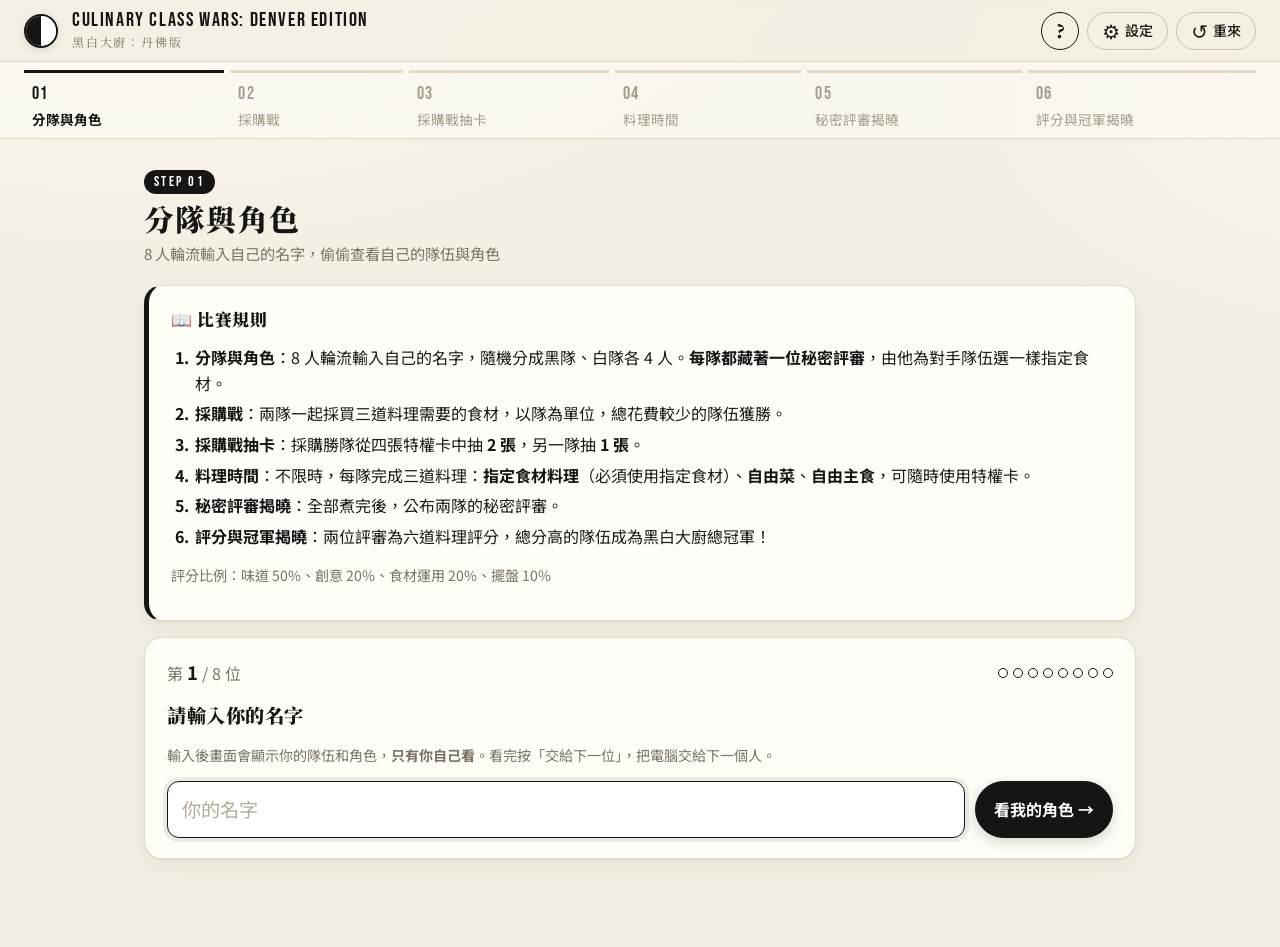
==== commit 2534fd29: "change game rule" ====
--- a/index.html
+++ b/index.html
@@ -7,7 +7,7 @@
   <link rel="preconnect" href="https://fonts.googleapis.com">
   <link rel="preconnect" href="https://fonts.gstatic.com" crossorigin>
   <link href="https://fonts.googleapis.com/css2?family=Noto+Sans+TC:wght@400;500;700;900&family=Noto+Serif+TC:wght@700;900&family=Bebas+Neue&display=swap" rel="stylesheet">
-  <link rel="stylesheet" href="style.css?v=8">
+  <link rel="stylesheet" href="style.css?v=12">
 </head>
 <body>
   <header class="topbar">
@@ -37,7 +37,7 @@
     <div class="settings-form rules-dialog" id="rules-body"></div>
   </dialog>
 
-  <script src="app.js?v=8"></script>
+  <script src="app.js?v=12"></script>
   <script>
     if ('serviceWorker' in navigator) navigator.serviceWorker.register('sw.js').catch(() => {});
   </script>
--- a/style.css
+++ b/style.css
@@ -426,3 +426,97 @@
   button.help { width: 32px; height: 32px; font-size: 1rem; }
   .timer-controls button { padding: 7px 12px; font-size: .85rem; }
 }
+
+/* ---------- No-timer rounds ---------- */
+.no-timer { display: flex; align-items: center; gap: 14px; }
+.no-timer .nt-icon { font-size: 2rem; }
+.no-timer b { font-family: var(--serif); font-size: 1.1rem; }
+.card > .card-use { margin-top: 0; padding-top: 0; border-top: none; }
+
+/* ---------- Name entry ---------- */
+.entry-card h3 { font-size: 1.2rem; }
+.entry-progress { display: flex; justify-content: space-between; align-items: center; gap: 12px; margin-bottom: 12px; color: var(--muted); }
+.entry-progress b { color: var(--ink); font-size: 1.15rem; }
+.entry-progress .dots { display: flex; gap: 5px; }
+.entry-progress .dots i { width: 10px; height: 10px; border-radius: 50%; border: 1.5px solid var(--ink); }
+.entry-progress .dots i.on { background: var(--ink); }
+.entry-row { display: flex; gap: 10px; margin-top: 12px; }
+.entry-row input { font-size: 1.2rem; padding: 12px 14px; }
+.entry-row button { flex: none; }
+.entered { display: flex; flex-wrap: wrap; align-items: center; gap: 6px; margin-top: 16px; padding-top: 14px; border-top: 1px solid var(--line); }
+.entered .chip { background: var(--panel-2); border: 1px solid var(--line); border-radius: 999px; padding: 3px 12px; font-size: .88rem; }
+.entered button { padding: 4px 12px; font-size: .82rem; margin-left: auto; }
+
+/* ---------- Secret role card (full screen) ---------- */
+.role-screen {
+  position: fixed; inset: 0; z-index: 40; overflow-y: auto;
+  display: flex; align-items: center; justify-content: center; padding: 32px 20px;
+  animation: fadein .35s ease both;
+}
+@keyframes fadein { from { opacity: 0; } to { opacity: 1; } }
+.role-screen.black { background: radial-gradient(circle at 50% 25%, #34312c, var(--ink) 70%); color: var(--white); }
+.role-screen.white { background: radial-gradient(circle at 50% 25%, #ffffff, #f1ece1 75%); color: var(--ink); }
+.rc-inner { width: 100%; max-width: 520px; text-align: center; animation: pop .55s cubic-bezier(.2, .8, .2, 1) .1s both; }
+.rc-hello { font-family: var(--serif); font-size: 1.15rem; opacity: .75; }
+.rc-team { font-family: var(--display); font-size: clamp(4.5rem, 20vw, 7.5rem); letter-spacing: .1em; line-height: 1; margin-top: 8px; }
+.rc-team-zh { font-family: var(--serif); font-weight: 900; font-size: 1.5rem; letter-spacing: .3em; margin-top: 2px; }
+.rc-role {
+  display: inline-block; margin-top: 22px; padding: 10px 26px; border-radius: 999px;
+  font-family: var(--serif); font-weight: 900; font-size: 1.5rem; border: 2px solid currentColor;
+}
+.role-screen.black .rc-role.judge { background: var(--white); color: var(--ink); border-color: var(--white); }
+.role-screen.white .rc-role.judge { background: var(--ink); color: var(--white); border-color: var(--ink); }
+.rc-desc { margin: 18px auto 0; max-width: 400px; font-size: .98rem; opacity: .8; line-height: 1.7; }
+.rc-pick { margin-top: 22px; padding: 18px; border-radius: var(--radius); border: 1.5px dashed currentColor; }
+.rc-pick-title { margin-bottom: 12px; }
+.ing-grid { display: grid; grid-template-columns: repeat(3, 1fr); gap: 10px; }
+.ing-grid button { font-size: 1.05rem; font-weight: 700; padding: 12px 6px; border-radius: 14px; }
+.role-screen.black .ing-grid button { background: transparent; color: var(--white); border-color: rgba(255, 255, 255, .4); }
+.role-screen.black .ing-grid button.on { background: var(--white); color: var(--ink); border-color: var(--white); }
+.role-screen.white .ing-grid button.on { background: var(--ink); color: var(--white); border-color: var(--ink); }
+.ing-grid button:disabled { opacity: .45; }
+.ing-grid button.on:disabled { opacity: 1; }
+.rc-next { margin-top: 26px; width: 100%; max-width: 360px; }
+.role-screen.black .rc-next { background: var(--white); color: var(--ink); border-color: var(--white); font-weight: 700; }
+.role-screen.white .rc-next { background: var(--ink); color: var(--white); border-color: var(--ink); font-weight: 700; }
+
+/* ---------- Team announcement ---------- */
+.assigned-ing {
+  margin-top: 16px; padding-top: 12px; border-top: 1px dashed rgba(128, 128, 128, .45);
+  display: flex; justify-content: space-between; align-items: baseline; font-size: .9rem; opacity: .9;
+}
+.assigned-ing b { font-family: var(--serif); font-size: 1.5rem; }
+.peek-list { display: flex; flex-wrap: wrap; gap: 8px; }
+.peek-list button { padding: 6px 16px; font-size: .92rem; }
+
+@media (max-width: 520px) {
+  .entry-row { flex-direction: column; }
+  .entry-row button { width: 100%; }
+  .ing-grid { grid-template-columns: repeat(2, 1fr); }
+}
+
+/* ---------- Shared draw: card owner ---------- */
+.pcard .front .owner-tag { position: absolute; top: 12px; left: 50%; transform: translateX(-50%); }
+.pcard.owner-black .front { box-shadow: 0 0 0 4px var(--ink), var(--shadow-lg); }
+.pcard.owner-white .front { box-shadow: 0 0 0 4px var(--white), 0 0 0 5.5px var(--ink), var(--shadow-lg); }
+
+/* ---------- Cooking page ---------- */
+.members-line { margin-top: 10px; opacity: .75; font-size: .95rem; }
+.dish-list { margin: 14px 0 0; padding: 0; list-style: none; counter-reset: dish; }
+.dish-list li {
+  counter-increment: dish; display: grid; grid-template-columns: 30px 1fr; column-gap: 8px;
+  padding: 10px 0; border-top: 1px solid rgba(128, 128, 128, .25);
+}
+.dish-list li::before { content: counter(dish); grid-row: span 2; font-family: var(--display); font-size: 1.6rem; line-height: 1.1; opacity: .5; }
+.dish-list li b { font-family: var(--serif); font-size: 1.08rem; }
+.dish-list li span { font-size: .85rem; opacity: .7; }
+
+/* ---------- Judge reveal ---------- */
+.judge-reveal { text-align: center; padding: 30px 20px; }
+.judge-reveal .label { text-align: left; }
+.jr-name { font-family: var(--serif); font-weight: 900; font-size: 2.2rem; margin-top: 20px; }
+.jr-note { margin-top: 8px; opacity: .7; font-size: .92rem; }
+
+/* ---------- Results ---------- */
+table.results tr.total-row td { border-bottom: 2px solid var(--ink); font-weight: 700; }
+table.results td:first-child { text-align: left; }
